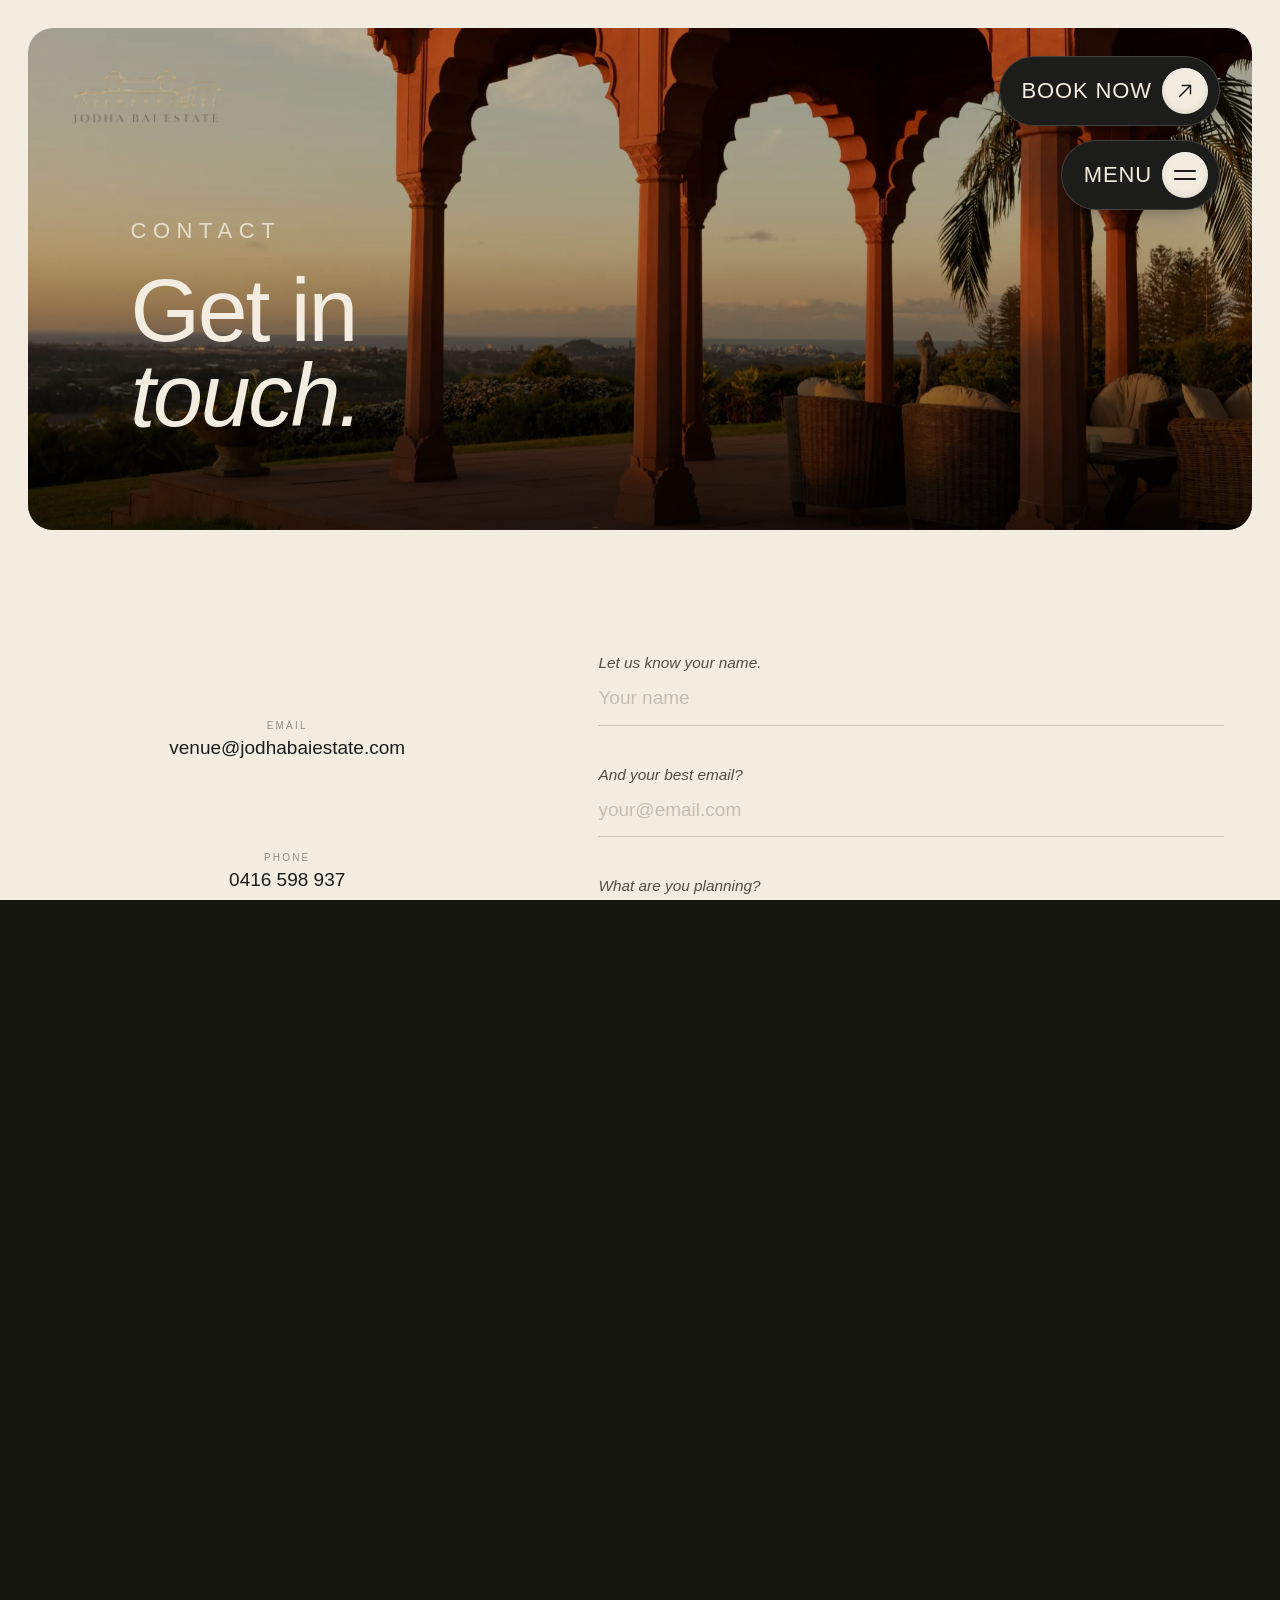
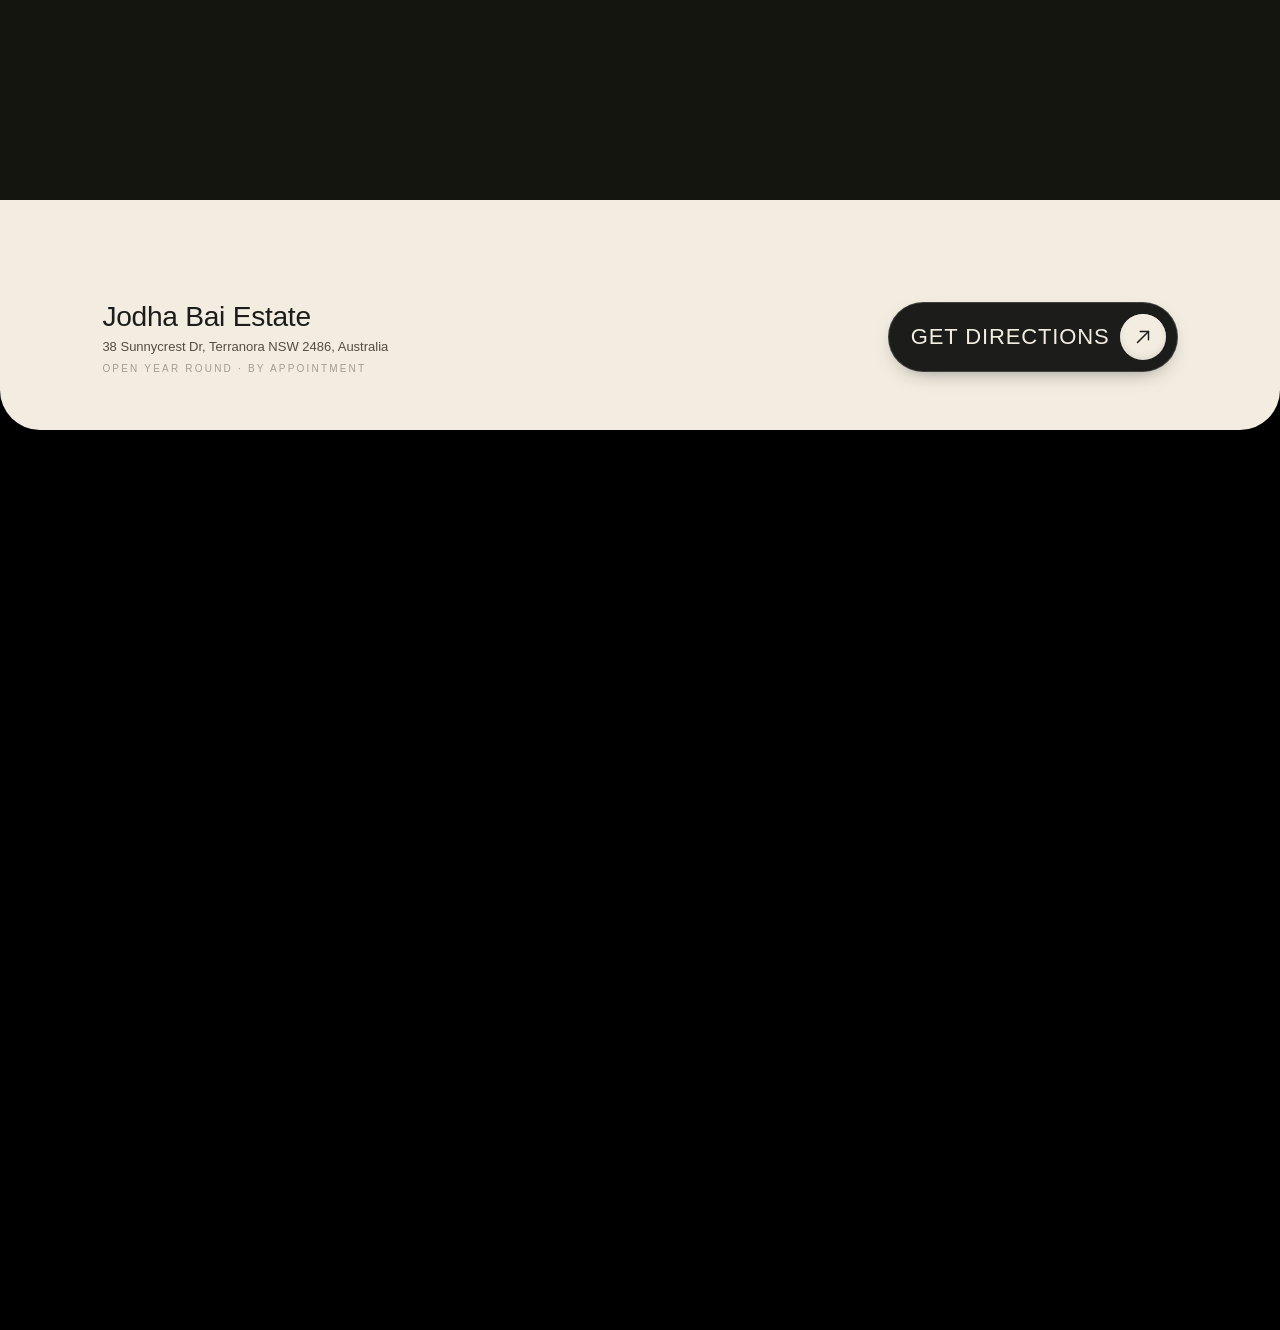
==== pages/contact/index.html @ 1d70d3f8 "Clean URLs: drop .html extension from every subpage Restructured each subpage into its own directory" ====
<!DOCTYPE html>
<html lang="en-AU">
<head>
  <meta charset="UTF-8" />
  <meta name="viewport" content="width=device-width, initial-scale=1.0" />
  <meta name="description" content="Enquire about photography, film and creative hire at Jodha Bai Estate, Terranora NSW: venue@jodhabaiestate.com." />
  <meta name="theme-color" content="#f3ede1" />
  <link rel="canonical" href="https://jodhabaiestate.com/pages/contact/" />
  <link rel="icon" type="image/svg+xml" href="../../favicon.svg" />
  <meta property="og:type" content="website" />
  <meta property="og:site_name" content="Jodha Bai Estate" />
  <meta property="og:title" content="Contact | Jodha Bai Estate, Terranora NSW" />
  <meta property="og:description" content="Enquire about photography, film and creative hire at Jodha Bai Estate, Terranora NSW: venue@jodhabaiestate.com." />
  <meta property="og:url" content="https://jodhabaiestate.com/pages/contact/" />
  <meta property="og:image" content="https://jodhabaiestate.com/images/mainresidence/veranda-archways-coastline.webp" />
  <meta property="og:locale" content="en_AU" />
  <meta property="og:image:alt" content="The veranda at Jodha Bai Estate at sunset, scalloped archways overlooking the coastline" />
  <meta name="twitter:card" content="summary_large_image" />
  <meta name="twitter:title" content="Contact | Jodha Bai Estate, Terranora NSW" />
  <meta name="twitter:description" content="Enquire about photography, film and creative hire at Jodha Bai Estate, Terranora NSW: venue@jodhabaiestate.com." />
  <meta name="twitter:image" content="https://jodhabaiestate.com/images/mainresidence/veranda-archways-coastline.webp" />
  <script type="application/ld+json">
  {
    "@context": "https://schema.org",
    "@type": "WebPage",
    "name": "Contact | Jodha Bai Estate, Terranora NSW",
    "description": "Enquire about photography, film and creative hire at Jodha Bai Estate, Terranora NSW: venue@jodhabaiestate.com.",
    "url": "https://jodhabaiestate.com/pages/contact/",
    "isPartOf": { "@type": "WebSite", "name": "Jodha Bai Estate", "url": "https://jodhabaiestate.com/" },
    "about": { "@id": "https://jodhabaiestate.com/#business" },
    "breadcrumb": {
      "@type": "BreadcrumbList",
      "itemListElement": [
        { "@type": "ListItem", "position": 1, "name": "Home", "item": "https://jodhabaiestate.com/" },
        { "@type": "ListItem", "position": 2, "name": "Contact", "item": "https://jodhabaiestate.com/pages/contact/" }
      ]
    }
  }
  </script>
  <title>Contact | Jodha Bai Estate, Terranora NSW</title>
  <link rel="stylesheet" href="../../includes/header.css" />
  <link rel="stylesheet" href="../../includes/base.css" />
  <link rel="stylesheet" href="../contact.css" />
  <link rel="stylesheet" href="../../includes/footer.css" />
</head>
<body>

  <!-- Persistent top-left home link -->
  <a href="/" class="cta site-brand" aria-label="Jodha Bai Estate home">
    <img src="../../images/brand/logo-full.webp" srcset="../../images/brand/logo-full-640w.webp 640w, ../../images/brand/logo-full-1000w.webp 1000w, ../../images/brand/logo-full.webp 1512w" sizes="(max-width: 720px) 60px, 160px" alt="Jodha Bai Estate" class="site-brand__logo" />
  </a>

  <!-- Fixed action buttons -->
  <div class="hero__actions">
    <a href="/pages/contact/" class="cta">
      <span class="cta__label">
        <span class="cta__text">Book now</span>
        <span class="cta__text" aria-hidden="true">Book now</span>
      </span>
      <span class="cta__icon cta__icon--arrow" aria-hidden="true">
        <svg viewBox="0 0 24 24" fill="none" stroke="currentColor" stroke-width="1.6" stroke-linecap="round" stroke-linejoin="round">
          <line x1="6" y1="18" x2="18" y2="6"/>
          <polyline points="9 6 18 6 18 15"/>
        </svg>
      </span>
    </a>
    <button type="button" class="cta menu-toggle" id="menuOpen" aria-controls="menuOverlay" aria-expanded="false">
      <span class="cta__label">
        <span class="cta__text">Menu</span>
        <span class="cta__text" aria-hidden="true">Menu</span>
      </span>
      <span class="cta__icon cta__icon--burger" aria-hidden="true">
        <span></span>
        <span></span>
      </span>
    </button>
  </div>

  <!-- Full-screen overlay menu -->
  <nav class="menu-overlay" id="menuOverlay" aria-hidden="true">
    <div class="menu-overlay__bar">
      <a href="/" class="brand brand--light">
        <img src="../../images/brand/logo-icon.webp" srcset="../../images/brand/logo-icon-240w.webp 240w, ../../images/brand/logo-icon-480w.webp 480w, ../../images/brand/logo-icon.webp 1424w" sizes="110px" alt="Jodha Bai Estate" class="brand__logo" />
      </a>
      <button type="button" class="btn btn-ghost btn-ghost--light menu-close" id="menuClose" aria-label="Close menu">
        <span class="dot dot--light"></span>
        <span>Close</span>
      </button>
    </div>
    <div class="menu-overlay__inner">
      <ol class="menu-list" role="list">
        <li><a href="/" class="menu-link"><span class="menu-num">01</span><span class="menu-text">Home</span></a></li>
        <li><a href="/pages/photography-film/" class="menu-link"><span class="menu-num">02</span><span class="menu-text">Photography, Film &amp; Creative Hire</span></a></li>
        <li><a href="/pages/photoshoots/" class="menu-link"><span class="menu-num">03</span><span class="menu-text">Photoshoots</span></a></li>
        <li><a href="/pages/ourlovestory/" class="menu-link"><span class="menu-num">04</span><span class="menu-text">Our Love Story</span></a></li>
        <li><a href="/pages/gallery/" class="menu-link"><span class="menu-num">05</span><span class="menu-text">Gallery</span></a></li>
        <li><a href="/pages/contact/" class="menu-link"><span class="menu-num">06</span><span class="menu-text">Contact</span></a></li>
      </ol>
      <div class="menu-foot">
        <div class="menu-foot__col">
          <span class="menu-foot__label">Find us</span>
          <p>Terranora, NSW, AU<br/>Open year round</p>
        </div>
        <div class="menu-foot__col">
          <span class="menu-foot__label">Follow</span>
          <p><a href="https://www.instagram.com/jodhabairetreat/?hl=en" target="_blank" rel="noopener noreferrer">Instagram</a><br/><a href="https://www.facebook.com/JodhaBaiRetreat/" target="_blank" rel="noopener noreferrer">Facebook</a></p>
        </div>
        <div class="menu-foot__col">
          <span class="menu-foot__label">Reach out</span>
          <p><a href="mailto:venue@jodhabaiestate.com">venue@jodhabaiestate.com</a><br/>0416 598 937</p>
        </div>
      </div>
    </div>
  </nav>

  <!-- Hero -->
  <section class="ct-hero">
    <div class="ct-hero__frame">
      <div class="ct-hero__visual">
        <img src="../../images/mainresidence/veranda-archways-coastline.webp" srcset="../../images/mainresidence/veranda-archways-coastline-640w.webp 640w, ../../images/mainresidence/veranda-archways-coastline-1200w.webp 1200w, ../../images/mainresidence/veranda-archways-coastline.webp 2000w" sizes="100vw" alt="" class="ct-hero__img" fetchpriority="high" decoding="async" />
        <div class="ct-hero__darken" aria-hidden="true"></div>
        <div class="ct-hero__overlay" aria-hidden="true"></div>
      </div>
      <div class="ct-hero__content">
        <span class="ct-hero__badge">Contact</span>
        <h1 class="ct-hero__title">Get in<br /><em>touch.</em></h1>
      </div>
    </div>
  </section>

  <!-- Details + form -->
  <section class="contact">
    <div class="contact__inner">

      <div class="contact__details" data-animate>
        <a href="mailto:venue@jodhabaiestate.com" class="contact__detail">
          <span class="contact__detail-label">Email</span>
          <span class="contact__detail-value">venue@jodhabaiestate.com</span>
        </a>
        <a href="tel:0416598937" class="contact__detail">
          <span class="contact__detail-label">Phone</span>
          <span class="contact__detail-value">0416 598 937</span>
        </a>
        <span class="contact__detail">
          <span class="contact__detail-label">Location</span>
          <span class="contact__detail-value">Terranora, NSW</span>
        </span>
        <div class="contact__detail contact__detail--social">
          <span class="contact__detail-label">Follow</span>
          <span class="contact__detail-value contact__social">
            <a href="https://www.instagram.com/jodhabairetreat/?hl=en" target="_blank" rel="noopener noreferrer">Instagram</a>
            <a href="https://www.facebook.com/JodhaBaiRetreat/" target="_blank" rel="noopener noreferrer">Facebook</a>
          </span>
        </div>
      </div>

      <form class="contact-form" id="contactForm" novalidate>

        <div class="cf-field" data-animate>
          <label for="cf-name">Let us know your name.</label>
          <input type="text" id="cf-name" name="name"
            placeholder="Your name"
            autocomplete="name" required maxlength="100" />
        </div>

        <div class="cf-field" data-animate>
          <label for="cf-email">And your best email?</label>
          <input type="email" id="cf-email" name="email"
            placeholder="your@email.com"
            autocomplete="email" required maxlength="200" />
        </div>

        <div class="cf-field cf-field--select" data-animate>
          <label>What are you planning?</label>
          <div class="cf-select" id="cfTopicSelect">
            <button type="button" class="cf-select__trigger"
                    aria-haspopup="listbox" aria-expanded="false"
                    aria-controls="cfTopicList">
              <span class="cf-select__val">Photography &amp; Film</span>
              <span class="cf-select__arrow" aria-hidden="true">
                <svg viewBox="0 0 24 24" fill="none" stroke="currentColor" stroke-width="1.6" stroke-linecap="round" stroke-linejoin="round">
                  <polyline points="6 9 12 15 18 9"/>
                </svg>
              </span>
            </button>
            <ul class="cf-select__list" id="cfTopicList" role="listbox" aria-hidden="true">
              <li class="cf-select__opt is-selected" role="option" data-value="photography" aria-selected="true">
                <span class="cf-select__num">01</span>
                <span class="cf-select__opt-text">Photography &amp; Film</span>
              </li>
              <li class="cf-select__opt" role="option" data-value="photoshoots" aria-selected="false">
                <span class="cf-select__num">02</span>
                <span class="cf-select__opt-text">Photoshoots &amp; Location Hire</span>
              </li>
              <li class="cf-select__opt" role="option" data-value="proposal" aria-selected="false">
                <span class="cf-select__num">03</span>
                <span class="cf-select__opt-text">Proposal Photography</span>
              </li>
              <li class="cf-select__opt" role="option" data-value="other" aria-selected="false">
                <span class="cf-select__num">04</span>
                <span class="cf-select__opt-text">Something else</span>
              </li>
            </ul>
            <!-- Hidden native select — carries the value for form submission -->
            <select name="topic" id="cf-topic" aria-hidden="true" tabindex="-1">
              <option value="photography" selected>Photography &amp; Film</option>
              <option value="photoshoots">Photoshoots &amp; Location Hire</option>
              <option value="proposal">Proposal Photography</option>
              <option value="other">Something else</option>
            </select>
          </div>
        </div>

        <div class="cf-field" data-animate>
          <label for="cf-message">We&rsquo;re all ears.</label>
          <textarea id="cf-message" name="message" rows="5"
            placeholder="Your message&hellip;"
            required maxlength="2000"></textarea>
        </div>

        <div class="cf-footer" data-animate>
          <button type="submit" class="cf-submit" id="cfSubmit">
            <span class="cf-submit__text">Send it.</span>
            <span class="cf-submit__arrow" aria-hidden="true">
              <svg viewBox="0 0 24 24" fill="none" stroke="currentColor" stroke-width="2" stroke-linecap="round" stroke-linejoin="round">
                <line x1="5" y1="12" x2="19" y2="12"/>
                <polyline points="12 5 19 12 12 19"/>
              </svg>
            </span>
          </button>
          <p class="cf-status" id="cfStatus" aria-live="polite"></p>
        </div>

      </form>
    </div>
  </section>

  <!-- Map — last cream section, border radius at bottom -->
  <section class="contact-map" data-footer-trigger>
    <div class="contact-map__embed">
      <iframe
        src="https://maps.google.com/maps?q=-28.2398,153.51447&z=16&output=embed"
        loading="lazy"
        referrerpolicy="no-referrer-when-downgrade"
        title="Jodha Bai Estate location"
        allowfullscreen>
      </iframe>
    </div>
    <div class="contact-map__bar">
      <div>
        <p class="contact-map__name">Jodha Bai Estate</p>
        <p class="contact-map__addr">38 Sunnycrest Dr, Terranora NSW 2486, Australia</p>
        <p class="contact-map__hrs">Open year round &middot; By appointment</p>
      </div>
      <a href="https://www.google.com/maps/dir/-28.1709174,153.5405829/Jodha+Bai+Retreat,+38+Sunnycrest+Dr,+Terranora+NSW+2486/@-28.205244,153.4893438,13z/data=!3m1!4b1!4m9!4m8!1m1!4e1!1m5!1m1!1s0x6b90fec1971d9f47:0x8af22a23da41363c!2m2!1d153.51447!2d-28.2398?entry=ttu&g_ep=EgoyMDI2MDQyOC4wIKXMDSoASAFQAw%3D%3D"
         target="_blank" rel="noopener noreferrer" class="cta">
        <span class="cta__label">
          <span class="cta__text">Get directions</span>
          <span class="cta__text" aria-hidden="true">Get directions</span>
        </span>
        <span class="cta__icon cta__icon--arrow" aria-hidden="true">
          <svg viewBox="0 0 24 24" fill="none" stroke="currentColor" stroke-width="1.6" stroke-linecap="round" stroke-linejoin="round">
            <line x1="6" y1="18" x2="18" y2="6"/>
            <polyline points="9 6 18 6 18 15"/>
          </svg>
        </span>
      </a>
    </div>
  </section>

  <!-- Thank you overlay -->
  <div class="ct-thanks" id="ctThanks" aria-hidden="true" role="dialog" aria-label="Message sent">
    <div class="ct-thanks__slide"></div>
    <div class="ct-thanks__body">
      <div class="ct-thanks__check" aria-hidden="true">
        <svg viewBox="0 0 24 24" fill="none" stroke="currentColor" stroke-width="1.5" stroke-linecap="round" stroke-linejoin="round">
          <polyline points="20 6 9 17 4 12"/>
        </svg>
      </div>
      <h2 class="ct-thanks__title">Thank <em>you.</em></h2>
      <p class="ct-thanks__msg">We&rsquo;ll be in touch shortly.</p>
      <p class="ct-thanks__countdown">Heading home in&nbsp;<span id="ctTimer">4</span></p>
      <a href="/" class="ct-thanks__home">
        <span>Return home</span>
        <svg viewBox="0 0 24 24" fill="none" stroke="currentColor" stroke-width="1.8" stroke-linecap="round" stroke-linejoin="round" width="13" height="13" aria-hidden="true">
          <line x1="5" y1="12" x2="19" y2="12"/>
          <polyline points="12 5 19 12 12 19"/>
        </svg>
      </a>
    </div>
  </div>

  <!-- Footer -->
  <div class="footer-runway" aria-hidden="true"></div>

  <footer class="site-footer" id="siteFooter">
    <div class="site-footer__inner">
      <div class="site-footer__top">
        <span class="site-footer__locale">Terranora, AU</span>
        <span class="site-footer__year">&copy; 2026</span>
      </div>
      <div class="site-footer__cols">
        <div class="footer-col footer-col--lede">
          <span class="footer-col__title">The Estate</span>
          <p class="footer-col__lede">An exclusive private estate in the Terranora highlands, available for photography, film and creative content production.</p>
        </div>
        <div class="footer-col">
          <span class="footer-col__title">Discover</span>
          <ul class="footer-col__list" role="list">
            <li><a href="/pages/photography-film/">Photography, Film &amp; Creative Hire</a></li>
            <li><a href="/pages/photoshoots/">Photoshoots</a></li>
            <li><a href="/pages/ourlovestory/">Our Love Story</a></li>
            <li><a href="/pages/gallery/">Gallery</a></li>
            <li><a href="/#about">About the Estate</a></li>
          </ul>
        </div>
        <div class="footer-col">
          <span class="footer-col__title">Reach out</span>
          <ul class="footer-col__list" role="list">
            <li><a href="mailto:venue@jodhabaiestate.com">venue@jodhabaiestate.com</a></li>
            <li><a href="tel:0416598937">0416 598 937</a></li>
            <li>Terranora, NSW, AU</li>
            <li><a href="/pages/contact/">Contact us</a></li>
          </ul>
          <ul class="footer-social" role="list" aria-label="Social media">
            <li>
              <a href="https://www.instagram.com/jodhabairetreat/?hl=en" target="_blank" rel="noopener noreferrer" aria-label="Instagram" class="footer-social__link">
                <svg viewBox="0 0 24 24" fill="none" stroke="currentColor" stroke-width="1.4" stroke-linecap="round" stroke-linejoin="round" aria-hidden="true">
                  <rect x="3" y="3" width="18" height="18" rx="5" ry="5"/>
                  <circle cx="12" cy="12" r="4"/>
                  <circle cx="17.4" cy="6.6" r="0.6" fill="currentColor"/>
                </svg>
              </a>
            </li>
            <li>
              <a href="https://www.facebook.com/JodhaBaiRetreat/" target="_blank" rel="noopener noreferrer" aria-label="Facebook" class="footer-social__link">
                <svg viewBox="0 0 24 24" fill="none" stroke="currentColor" stroke-width="1.4" stroke-linecap="round" stroke-linejoin="round" aria-hidden="true">
                  <path d="M14 4h-2.5A3.5 3.5 0 0 0 8 7.5V11H5.5v3H8v7h3v-7h2.5l.5-3H11V8a1 1 0 0 1 1-1h2V4z"/>
                </svg>
              </a>
            </li>
          </ul>
        </div>

        <div class="footer-col footer-col--accreditation">
          <div class="site-footer__accreditation">
            <img src="../../images/brand/atic-accredited.png" srcset="../../images/brand/atic-accredited.png 1x, ../../images/brand/atic-accredited@2x.png 2x" alt="Quality Tourism Accredited Business" loading="lazy" decoding="async" />
            <img src="../../images/brand/atic-5star.png" srcset="../../images/brand/atic-5star.png 1x, ../../images/brand/atic-5star@2x.png 2x" alt="Quality Tourism 5-Star Accredited Accommodation" loading="lazy" decoding="async" />
          </div>
        </div>
      </div>

      <div class="site-footer__legal">
        <button type="button" class="legal-trigger" data-legal="privacy">Privacy</button>
        <span aria-hidden="true">&middot;</span>
        <button type="button" class="legal-trigger" data-legal="terms">Terms</button>
        <span aria-hidden="true">&middot;</span>
        <button type="button" class="legal-trigger" data-legal="house-rules">Estate Rules</button>
      </div>
      <img src="../../images/brand/logo-full.webp" srcset="../../images/brand/logo-full-640w.webp 640w, ../../images/brand/logo-full-1000w.webp 1000w, ../../images/brand/logo-full.webp 1512w" sizes="(max-width: 720px) 84vw, 46vw" alt="Jodha Bai Estate" class="site-footer__brand" loading="lazy" decoding="async" />
    </div>

  <div class="legal-modal" id="legalModal" aria-hidden="true" role="dialog"
       aria-modal="true" aria-labelledby="legalModalHeading">
    <div class="legal-modal__backdrop" id="legalBackdrop"></div>
    <div class="legal-modal__panel">
      <div class="legal-modal__tabs" role="tablist" aria-label="Legal documents">
        <button class="legal-modal__tab" role="tab" aria-selected="true"
                data-tab="privacy" aria-controls="lp-privacy" id="lt-privacy">Privacy</button>
        <button class="legal-modal__tab" role="tab" aria-selected="false"
                data-tab="terms" aria-controls="lp-terms" id="lt-terms">Terms</button>
        <button class="legal-modal__tab" role="tab" aria-selected="false"
                data-tab="house-rules" aria-controls="lp-house-rules" id="lt-house-rules">Estate Rules</button>
        <span class="legal-modal__tab-ink" aria-hidden="true"></span>
      </div>
      <button class="legal-modal__close" id="legalModalClose" aria-label="Close">
        <svg viewBox="0 0 24 24" fill="none" stroke="currentColor" stroke-width="1.6"
             stroke-linecap="round" aria-hidden="true" width="20" height="20">
          <line x1="5" y1="5" x2="19" y2="19"/>
          <line x1="19" y1="5" x2="5" y2="19"/>
        </svg>
      </button>
      <div class="legal-modal__body">
        <div class="legal-modal__pane is-active" id="lp-privacy" role="tabpanel"
             aria-labelledby="lt-privacy">
          <h2 class="legal-modal__heading" id="legalModalHeading">Privacy Policy</h2>
          <p class="legal-modal__text">Jodha Bai Estate collects personal information, including your name and email address, only when you voluntarily submit an enquiry through our website. We do not sell, trade or otherwise transfer your personal information to outside parties.</p>
          <p class="legal-modal__text">Information you provide is used solely to respond to your enquiry and arrange your photography, film or creative session. We may retain correspondence for up to 24 months to assist with future enquiries. All data is stored securely and access is restricted to estate management only.</p>
          <p class="legal-modal__text">You have the right to request access to, correction of, or deletion of any personal information we hold about you. To exercise this right, please contact us at <a href="mailto:venue@jodhabaiestate.com">venue@jodhabaiestate.com</a>. This policy is governed by the Privacy Act 1988 (Cth) and the Australian Privacy Principles.</p>
        </div>
        <div class="legal-modal__pane" id="lp-terms" role="tabpanel"
             aria-labelledby="lt-terms" aria-hidden="true">
          <h2 class="legal-modal__heading">Terms &amp; Conditions</h2>
          <p class="legal-modal__text">All photography, film and creative session hire at Jodha Bai Estate is subject to availability and confirmed only upon receipt of full payment or deposit as specified at the time of enquiry. Rates are quoted in Australian dollars and include GST where applicable.</p>
          <p class="legal-modal__text"><strong>Cancellations</strong> made more than 30 days before the session date will receive a full refund less any third party booking fees. Cancellations within 30 days of the session date are non refundable. We strongly recommend appropriate insurance for your production. In the event Jodha Bai Estate is unable to honour a confirmed session due to circumstances beyond our control, you will receive a full refund or the option to reschedule.</p>
          <p class="legal-modal__text">Jodha Bai Estate accepts no liability for loss, injury or damage to persons or property during your session, except where required by law. These terms are governed by the laws of New South Wales, Australia. Any disputes shall be subject to the exclusive jurisdiction of the courts of NSW.</p>
        </div>
        <div class="legal-modal__pane" id="lp-house-rules" role="tabpanel"
             aria-labelledby="lt-house-rules" aria-hidden="true">
          <h2 class="legal-modal__heading">Jodha Bai Estate Rules</h2>
          <p class="legal-modal__text">To ensure every photography, film and creative session runs smoothly, please observe the following.</p>
          <ul class="legal-modal__list">
            <li>No smoking inside any building on the property. Designated outdoor areas are provided.</li>
            <li>If your shoes are soiled, please remove them before entering the residence interiors.</li>
            <li>A noise curfew applies after <strong>10 pm</strong> for outdoor music and amplified sound, out of respect for neighbouring properties.</li>
            <li>Vendors, crew and production teams must confirm bump in and bump out times, and the number of cast and crew, in advance with management.</li>
            <li>Please treat the property, furnishings and grounds with care. Cast, Crew and your organisation are responsible for any damage caused during their session.</li>
            <li>Styled areas, props and furnishings must not be moved between rooms without prior approval. We have no objection to furniture being moved, however please seek prior approval before moving any furnishings.</li>
            <li>Parking is available on-site for up to a maximum of 10 vehicles, all non-essential vehicles should park on the street.</li>
            <li>Drone use and commercial filming require prior written approval from management.</li>
            <li>Pets are welcome by prior arrangement only.</li>
          </ul>
          <p class="legal-modal__text">It is our wish and desire that your photoshoot or film session is hassle free, unhurried and entirely your own. Most importantly, your shoot should be a great success. Thank you, and welcome to our loving home.</p>
        </div>
      </div>
    </div>
  </div>

  </footer>

  <script src="../../includes/header.js"></script>
  <script src="../contact.js"></script>
  <script src="../../includes/footer.js"></script>
</body>
</html>
---- includes/header.css ----
/* =========================================================
   HEADER — fixed CTAs + full-screen menu overlay.
   Loaded on every page via <link rel="stylesheet"
   href="includes/header.css">.
   ========================================================= */

/* ---- Fixed action buttons (Book now + Menu) ---- */
.hero__actions {
  /* Fixed at the same visual spot the buttons originally sat in
     (hero padding 28 + bar padding 28/32). Sits above all sections
     so it stays visible across the page. */
  position: fixed;
  top: 56px;
  right: 60px;
  z-index: 90;
  display: flex;
  flex-direction: column;
  align-items: flex-end; /* sized to content — Book now is naturally wider */
  gap: 14px;
}

/* ---- Persistent top-left home link ----
   Mirrors .hero__actions' fixed positioning on the opposite corner.
   Just the logo mark, no pill background, so it needs to read
   clearly on its own over both photo heroes and cream sections. */
.cta.site-brand {
  /* Compound selector so this beats .cta's own `position: relative`
     regardless of source order (.cta is defined later in this file
     with equal specificity, which was otherwise winning and leaving
     this element in normal flow instead of fixed). */
  position: fixed;
  top: 56px;
  left: 60px;
  z-index: 90;
  padding: 8px;
  /* Just the logo mark now — no pill fill/border/shadow behind it. */
  background: transparent;
  border: none;
  box-shadow: none;
}

.cta.site-brand:hover {
  background: transparent;
  border-color: transparent;
  box-shadow: none;
}

.site-brand-h1 {
  margin: 0;
}

@media (max-width: 720px) {
  .cta.site-brand {
    /* Same compound-selector fix as the base rule — .cta's own mobile
       override (later in this file) would otherwise win on the
       shared padding properties. */
    top: 14px;
    left: 14px;
    padding: 6px;
  }
  .site-brand__logo {
    height: 24px;
  }
}

/* ---- Logo mark — full lockup (palace icon + JODHA BAI ESTATE
   wordmark), matching the footer's brand mark. Desktop size only
   here; mobile override above keeps its own smaller size. Height is
   scaled up from the old icon-only crop so the icon itself keeps the
   same rendered size, with the wordmark now revealed beneath it. ---- */
.site-brand__logo {
  display: block;
  height: 64px;
  width: auto;
}

/* ---- Brand mark used inside the menu overlay top bar ---- */
.brand {
  display: inline-flex;
  align-items: center;
  gap: 10px;
  font-family: var(--serif);
  font-style: italic;
  font-weight: 400;
  font-size: 22px;
  letter-spacing: 0.01em;
  color: var(--cream);
}

.brand--light {
  color: var(--cream);
}

.brand__logo {
  display: block;
  height: 24px;
  width: auto;
  /* The icon is drawn in a warm gold, filter to pure white so it
     reads clearly against the dark menu overlay background. */
  filter: brightness(0) invert(1);
}

/* ---- Pill buttons used inside the menu overlay ---- */
.btn {
  display: inline-flex;
  align-items: center;
  gap: 10px;
  padding: 12px 20px;
  border-radius: 999px;
  font-family: var(--sans);
  font-size: 13px;
  font-weight: 500;
  letter-spacing: 0.06em;
  text-transform: uppercase;
  cursor: pointer;
  border: 1px solid transparent;
  transition: background 0.4s var(--ease), color 0.4s var(--ease),
    border-color 0.4s var(--ease), transform 0.4s var(--ease);
  white-space: nowrap;
}

.btn-ghost {
  background: rgba(255, 255, 255, 0.1);
  color: #fff;
  border-color: rgba(255, 255, 255, 0.4);
  backdrop-filter: blur(8px);
  -webkit-backdrop-filter: blur(8px);
}

.btn-ghost:hover {
  background: rgba(255, 255, 255, 0.2);
  border-color: rgba(255, 255, 255, 0.65);
}

.btn-ghost--light {
  /* Flat black, matching .cta, so every button on the site shares
     the same family — border/shadow carry the definition against
     the menu overlay's near-black backdrop. */
  background: var(--ink);
  border-color: rgba(255, 255, 255, 0.16);
  color: var(--cream);
  box-shadow: 0 6px 16px -10px rgba(0, 0, 0, 0.5);
}

.btn-ghost--light:hover {
  background: #000;
  border-color: rgba(255, 255, 255, 0.3);
}

.dot {
  width: 6px;
  height: 6px;
  border-radius: 50%;
  background: #fff;
  display: inline-block;
  animation: pulse 2.4s ease-in-out infinite;
}

.dot--light {
  background: var(--cream);
}

@keyframes pulse {
  0%, 100% { opacity: 0.5; transform: scale(0.85); }
  50%       { opacity: 1;   transform: scale(1.1); }
}

/* ---------------------------------------------------------
   CTA — flat black pills (the fixed Book now / Menu and
   every Enquire button). Solid ink fill, no gradient or
   glass/shine effect.
   --------------------------------------------------------- */
.cta {
  position: relative;
  display: inline-flex;
  align-items: center;
  justify-content: space-between;
  gap: 10px;
  padding: 11px 11px 11px 22px;
  background: var(--ink);
  color: var(--cream);
  border: 1px solid rgba(255, 255, 255, 0.16);
  border-radius: 999px;
  font-family: var(--sans);
  font-size: 22px;
  font-weight: 500;
  letter-spacing: 0.04em;
  text-transform: uppercase;
  cursor: pointer;
  white-space: nowrap;
  text-decoration: none;
  box-shadow: 0 8px 22px -12px rgba(0, 0, 0, 0.55);
  transition: background 0.3s var(--ease), border-color 0.3s var(--ease),
    transform 0.3s var(--ease), box-shadow 0.3s var(--ease);
}

.cta__label,
.cta__icon {
  position: relative;
  z-index: 1;
}

.cta:hover {
  background: #000;
  border-color: rgba(255, 255, 255, 0.32);
  transform: translateY(-1px);
  box-shadow: 0 14px 30px -14px rgba(0, 0, 0, 0.6);
}

@media (prefers-reduced-motion: reduce) {
  .cta {
    transition: none;
  }
}

/* Slide-up text reveal on hover */
.cta__label {
  position: relative;
  display: inline-block;
  height: 1em;
  line-height: 1;
  overflow: hidden;
}

.cta__text {
  display: block;
  height: 1em;
  line-height: 1;
  transition: transform 0.5s var(--ease);
}

.cta:hover .cta__text {
  transform: translateY(-100%);
}

/* Icon — cream circle holding a dark glyph, so it reads as a
   distinct chip against the now-black CTA pill */
.cta__icon {
  display: inline-flex;
  align-items: center;
  justify-content: center;
  width: 46px;
  height: 46px;
  border-radius: 50%;
  background: var(--cream);
  color: var(--ink);
  flex-shrink: 0;
  box-shadow:
    inset 0 1px 0 rgba(255, 255, 255, 0.6),
    inset 0 -3px 6px rgba(0, 0, 0, 0.08);
  transition: background 0.4s var(--ease);
}

.cta:hover .cta__icon {
  background: #fff;
}

/* Arrow — dark ink, rotates 45° on hover */
.cta__icon--arrow svg {
  width: 22px;
  height: 22px;
  transition: transform 0.5s var(--ease);
}

.cta:hover .cta__icon--arrow svg {
  transform: rotate(45deg);
}

/* Hamburger — two short dark ink lines */
.cta__icon--burger {
  flex-direction: column;
  gap: 6px;
}

.cta__icon--burger span {
  display: block;
  width: 22px;
  height: 2px;
  background: var(--ink);
  border-radius: 2px;
  transition: width 0.4s var(--ease), transform 0.4s var(--ease);
}

.cta:hover .cta__icon--burger span:first-child {
  width: 14px;
  transform: translateX(8px);
}

/* =========================================================
   MENU OVERLAY
   ========================================================= */
.menu-overlay {
  position: fixed;
  inset: 0;
  z-index: 100;
  background: var(--overlay);
  color: var(--cream);
  pointer-events: none;
  opacity: 0;
  transform: translateY(-2%);
  transition: opacity 0.55s var(--ease), transform 0.7s var(--ease);
  display: flex;
  flex-direction: column;
  overflow: hidden;
}

.menu-overlay.is-open {
  pointer-events: auto;
  opacity: 1;
  transform: translateY(0);
}

.menu-overlay__bar {
  padding: 28px 40px;
  display: flex;
  align-items: center;
  justify-content: space-between;
  border-bottom: 1px solid rgba(243, 237, 225, 0.1);
}

.menu-overlay__inner {
  flex: 1;
  min-height: 0;
  display: flex;
  flex-direction: column;
  padding: 28px 40px 24px;
  max-width: 1280px;
  margin: 0 auto;
  width: 100%;
}

.menu-list {
  list-style: none;
  margin: 0;
  padding: 0;
  display: flex;
  flex-direction: column;
  flex: 1;
  min-height: 0;
}

.menu-list li {
  flex: 1;
  display: flex;
  align-items: center;
  /* Right-align at the li level too so the link (and its inner spans)
     is pushed all the way to the right edge — belt-and-braces with
     the .menu-link's own justify-content: flex-end. */
  justify-content: flex-end;
  border-bottom: 1px solid rgba(243, 237, 225, 0.1);
}

.menu-link {
  display: flex;
  align-items: center;
  /* Push the row contents (number + label) all the way to the right
     side of the menu instead of sitting on the left. */
  justify-content: flex-end;
  gap: 24px;
  width: 100%;
  font-family: var(--serif);
  font-weight: 300;
  font-size: clamp(24px, 4.4vw, 68px);
  line-height: 1;
  color: var(--cream);
  text-align: right;
  transition: color 0.35s var(--ease), padding-right 0.5s var(--ease);
}

.menu-link:hover {
  color: #fff;
  /* Right-aligned items now drift LEFT on hover — same "pull toward
     the cursor" feel, mirrored for the new layout. */
  padding-right: 18px;
  font-style: italic;
}

.menu-num {
  font-family: var(--sans);
  font-size: 12px;
  letter-spacing: 0.18em;
  font-weight: 400;
  opacity: 0.55;
  text-transform: uppercase;
  flex-shrink: 0;
}

.menu-foot {
  font-weight: 400;
  display: grid;
  grid-template-columns: repeat(3, 1fr);
  gap: 32px;
  padding-top: 20px;
  border-top: 1px solid rgba(243, 237, 225, 0.1);
  font-size: 32px;
  line-height: 1.6;
  color: rgba(243, 237, 225, 0.75);
}

.menu-foot a:hover { color: var(--cream); }

.menu-foot__label {
  display: block;
  font-size: 22px;
  text-transform: uppercase;
  letter-spacing: 0.22em;
  color: rgba(243, 237, 225, 0.75);
  margin-bottom: 10px;
}

/* Stagger fade-in of menu links when overlay opens */
.menu-overlay .menu-list li {
  opacity: 0;
  transform: translateY(24px);
  transition: opacity 0.6s var(--ease), transform 0.6s var(--ease);
}
.menu-overlay.is-open .menu-list li {
  opacity: 1;
  transform: translateY(0);
}
.menu-overlay.is-open .menu-list li:nth-child(1) { transition-delay: 0.18s; }
.menu-overlay.is-open .menu-list li:nth-child(2) { transition-delay: 0.26s; }
.menu-overlay.is-open .menu-list li:nth-child(3) { transition-delay: 0.34s; }
.menu-overlay.is-open .menu-list li:nth-child(4) { transition-delay: 0.42s; }
.menu-overlay.is-open .menu-list li:nth-child(5) { transition-delay: 0.50s; }
.menu-overlay.is-open .menu-list li:nth-child(6) { transition-delay: 0.58s; }

.menu-overlay .menu-foot {
  opacity: 0;
  transform: translateY(20px);
  transition: opacity 0.6s var(--ease) 0.55s, transform 0.6s var(--ease) 0.55s;
}
.menu-overlay.is-open .menu-foot {
  opacity: 1;
  transform: translateY(0);
}

body.menu-open {
  overflow: hidden;
}

/* =========================================================
   RESPONSIVE — header at mobile widths
   ========================================================= */
@media (max-width: 720px) {
  .menu-overlay__bar {
    padding: 14px 18px;
  }
  .menu-overlay__inner {
    padding: 14px 22px 16px;
    /* Safety net: if a very short/landscape viewport can't fit the full
       nav list + footer block, scroll internally rather than clipping
       or hiding content — everything the desktop menu shows must stay
       reachable on mobile too. */
    overflow-y: auto;
  }
  /* On mobile the list hugs its own content instead of stretching to
     fill all remaining height, and centres in whatever vertical space
     is left below the bar (.menu-foot is hidden on mobile — see
     below — so the six links no longer have to share the screen with
     it and risk needing a scroll to reach the last one). */
  .menu-list {
    flex: 0 0 auto;
    gap: 0;
    margin: auto 0;
  }
  .menu-list li {
    flex: 0 0 auto;
    border-bottom: 0;
  }
  /* A hairline strictly between rows — none above the first or below
     the last — plus extra padding so the border reads as breathing
     room, not a line crammed against the text either side of it. */
  .menu-list li + li {
    border-top: 1px solid rgba(243, 237, 225, 0.14);
  }
  .menu-link {
    font-size: clamp(26px, 9vw, 54px);
    padding: 16px 0;
  }
  .hero__actions {
    /* On mobile the CTAs sit side by side, centred along the bottom
       edge — easy to spot and thumb-reachable, rather than tucked
       into a corner. */
    top: auto;
    bottom: 16px;
    left: 50%;
    right: auto;
    transform: translateX(-50%);
    flex-direction: row;
    align-items: center;
    gap: 10px;
  }
  /* Compact pill — noticeably smaller across the board on mobile. */
  .cta {
    padding: 6px 6px 6px 14px;
    font-size: 13px;
    gap: 8px;
    letter-spacing: 0.05em;
  }
  .cta__icon {
    width: 28px;
    height: 28px;
  }
  .cta__icon--arrow svg {
    width: 14px;
    height: 14px;
  }
  .cta__icon--burger span {
    width: 12px;
    height: 1.5px;
    gap: 4px;
  }
  .cta__icon--burger {
    gap: 4px;
  }
  /* Find us / Follow / Reach out is dropped from the mobile menu
     entirely — it's the single biggest block of vertical space here,
     it's already duplicated in the site footer on every page, and
     removing it is what lets all six nav links fit on screen without
     scrolling or shrinking their type. */
  .menu-foot {
    display: none;
  }
  .btn {
    padding: 10px 14px;
    font-size: 12px;
  }
  .menu-num {
    font-size: 10px;
  }
}

/* =========================================================
   BACK TO TOP BUTTON
   ========================================================= */
.back-to-top {
  position: fixed;
  bottom: 32px;
  right: 32px;
  z-index: 80;
  width: 48px;
  height: 48px;
  border-radius: 50%;
  background: var(--ink);
  color: var(--cream);
  border: 1px solid rgba(255, 255, 255, 0.2);
  cursor: pointer;
  display: flex;
  align-items: center;
  justify-content: center;
  opacity: 0;
  transform: translateY(10px);
  transition: opacity 0.45s ease, transform 0.45s ease, background 0.3s ease;
  pointer-events: none;
  box-shadow: 0 4px 20px rgba(0, 0, 0, 0.28);
}

.back-to-top.is-visible {
  opacity: 1;
  transform: translateY(0);
  pointer-events: auto;
}

.back-to-top:hover {
  background: #000;
  transform: translateY(-3px);
  box-shadow: 0 8px 28px rgba(0, 0, 0, 0.32);
}

.back-to-top svg {
  width: 20px;
  height: 20px;
}

@media (max-width: 720px) {
  .back-to-top {
    display: none;
  }
}
---- includes/base.css ----
/* =========================================================
   base.css — shared foundation for every page: design tokens,
   resets, and the corner-mark brackets used site-wide.
   Load this FIRST on all pages. Homepage-only styles stay in
   index.css; sub-pages no longer load index.css at all.
   ========================================================= */

:root {
  --cream: #f3ede1;
  --cream-2: #ebe3d3;
  --ink: #1c1d1a;
  --ink-soft: #2a2a26;
  --muted: #524d42;
  --line: rgba(28, 29, 26, 0.18);
  --line-soft: rgba(28, 29, 26, 0.1);
  --accent: #8a6f4f;
  --overlay: #14150f;

  --serif: Arial, Helvetica, system-ui, sans-serif;
  --sans: Arial, Helvetica, system-ui, sans-serif;

  --ease: cubic-bezier(0.65, 0.05, 0.35, 1);
}

* {
  box-sizing: border-box;
}

html,
body {
  margin: 0;
  padding: 0;
  /* Page bg is black so the fixed footer (also black) blends seamlessly
     with the body backdrop while cream sections sit on top via z-index. */
  background: #000;
  color: var(--ink);
  font-family: var(--sans);
  -webkit-font-smoothing: antialiased;
  -moz-osx-font-smoothing: grayscale;
}

body {
  overflow-x: hidden;
}

a {
  color: inherit;
  text-decoration: none;
}
---- pages/contact.css ----
/* =========================================================
   contact.css — photo hero + single-column details/form, map
   ========================================================= */

/* =========================================================
   HERO — inset image frame, mirrors the site's other page
   heroes (events/photoshoots/our love story) but shorter,
   no scroll-compress since this page doesn't need the drama.
   ========================================================= */
.ct-hero {
  position: relative;
  z-index: 2;
  /* min-height, not height: a fixed height + overflow:hidden silently
     clips the badge/title/lede whenever their combined content is
     taller than the viewport (long lede copy, narrow/short screens).
     min-height keeps the full-bleed look for normal content while
     letting the section grow instead of clipping when it doesn't fit. */
  min-height: max(460px, 62vh);
  background: var(--cream);
  padding: 28px;
}

.ct-hero__frame {
  position: relative;
  width: 100%;
  min-height: calc(max(460px, 62vh) - 56px);
  border-radius: 25px;
  isolation: isolate;
  /* Grid, not flex: stacks __visual and __content in the same cell so
     the frame's height is driven by whichever is taller (usually
     __visual's min-height floor, but __content wins and grows the
     frame if its text ever needs more room). Nothing here clips. */
  display: grid;
}

/* Image/darken/overlay layer — this is the ONLY part that clips to
   the rounded corners. Kept separate from __content so long text can
   never be hidden by the image frame's own overflow:hidden. */
.ct-hero__visual {
  grid-row: 1;
  grid-column: 1;
  position: relative;
  overflow: hidden;
  border-radius: inherit;
  isolation: isolate;
}

.ct-hero__img {
  position: absolute;
  inset: 0;
  width: 100%;
  height: 100%;
  object-fit: cover;
  object-position: center;
  z-index: 0;
  transform: scale(1.04);
  animation: ctHeroZoom 14s var(--ease) forwards;
}

@keyframes ctHeroZoom {
  to { transform: scale(1); }
}

.ct-hero__darken {
  position: absolute;
  inset: 0;
  z-index: 1;
  background: #000;
  opacity: 0.1;
  pointer-events: none;
}

.ct-hero__overlay {
  position: absolute;
  inset: 0;
  z-index: 1;
  background: linear-gradient(
    to bottom,
    rgba(0, 0, 0, 0.05) 0%,
    rgba(0, 0, 0, 0.15) 45%,
    rgba(0, 0, 0, 0.65) 100%
  );
}

.ct-hero__content {
  grid-row: 1;
  grid-column: 1;
  align-self: end;
  position: relative;
  z-index: 2;
  padding: 0 8vw 8vh;
  max-width: 900px;
}

.ct-hero__badge {
  display: block;
  font-family: var(--sans);
  font-size: 22px;
  font-weight: 500;
  letter-spacing: 0.3em;
  text-transform: uppercase;
  color: rgba(243, 237, 225, 0.8);
  margin-bottom: 24px;
}

.ct-hero__title {
  font-family: var(--serif);
  font-weight: 300;
  font-size: clamp(48px, 7vw, 96px);
  line-height: 0.95;
  letter-spacing: -0.025em;
  color: var(--cream);
  margin: 0 0 20px;
}

.ct-hero__title em {
  font-style: italic;
}

.ct-hero__lede {
  display: inline-block;
  font-family: var(--serif);
  font-weight: 400;
  font-size: clamp(34px, 3vw, 42px);
  line-height: 1.6;
  color: rgba(243, 237, 225, 0.95);
  max-width: 46ch;
  margin: 0;
  background: rgba(20, 21, 15, 0.72);
  padding: 14px 20px;
  border-radius: 14px;
}

/* =========================================================
   DETAILS + FORM — single centred column
   ========================================================= */
.contact {
  position: relative;
  z-index: 2;
  background: var(--cream);
  padding: 96px 56px 100px;
}

.contact__inner {
  max-width: 1200px;
  margin: 0 auto;
  display: grid;
  grid-template-columns: 0.85fr 1.15fr;
  gap: 80px;
  align-items: stretch;
}

.contact__details {
  display: flex;
  flex-direction: column;
  justify-content: space-evenly;
  align-items: center;
  text-align: center;
  gap: 28px;
  padding: 0 0 48px;
  border-bottom: 1px solid var(--line);
}

.contact__detail {
  display: flex;
  flex-direction: column;
  align-items: center;
  text-align: center;
  gap: 6px;
  text-decoration: none;
}

.contact__detail--social .contact__social {
  justify-content: center;
}

.contact__detail-label {
  font-family: var(--sans);
  font-size: 10px;
  font-weight: 500;
  letter-spacing: 0.22em;
  text-transform: uppercase;
  color: var(--muted);
  opacity: 0.6;
}

.contact__detail-value {
  font-family: var(--serif);
  font-weight: 300;
  font-size: 19px;
  color: var(--ink);
  transition: color 0.25s ease;
}

a.contact__detail:hover .contact__detail-value {
  color: var(--accent);
}

.contact__social {
  display: flex;
  gap: 16px;
}

.contact__social a {
  font-family: var(--serif);
  font-weight: 300;
  font-size: 19px;
  color: var(--ink);
  text-decoration: none;
  transition: color 0.25s ease;
}

.contact__social a:hover {
  color: var(--accent);
}

/* =========================================================
   FORM
   ========================================================= */
.contact-form {
  display: flex;
  flex-direction: column;
}

.cf-field {
  position: relative;
  display: flex;
  flex-direction: column;
  gap: 6px;
  margin-bottom: 40px;
}

.cf-field label {
  font-family: var(--serif);
  font-style: italic;
  font-weight: 400;
  font-size: clamp(14px, 1.2vw, 16px);
  color: var(--muted);
  transition: color 0.3s ease;
  pointer-events: none;
}

.cf-field:focus-within label {
  color: var(--ink);
}

.cf-field input,
.cf-field select,
.cf-field textarea {
  width: 100%;
  font-family: var(--serif);
  font-weight: 400;
  font-size: clamp(17px, 1.5vw, 19px);
  line-height: 1.3;
  color: var(--ink);
  background: transparent;
  border: none;
  border-bottom: 1px solid var(--line);
  padding: 8px 0 14px;
  outline: none;
  -webkit-appearance: none;
  appearance: none;
  transition: border-color 0.3s ease;
}

.cf-field input::placeholder,
.cf-field textarea::placeholder {
  color: rgba(28, 29, 26, 0.22);
}

.cf-field input:focus,
.cf-field select:focus,
.cf-field textarea:focus {
  border-bottom-color: var(--ink);
}

/* Sweep underline on focus */
.cf-field::after {
  content: '';
  position: absolute;
  bottom: 0;
  left: 0;
  width: 0;
  height: 1px;
  background: var(--ink);
  transition: width 0.5s var(--ease);
  pointer-events: none;
}

.cf-field:focus-within::after { width: 100%; }

/* The hidden native select inside .cf-select is kept only for form
   submission — suppress all visual styles inherited from .cf-field */
.cf-select select {
  position: absolute;
  width: 1px;
  height: 1px;
  opacity: 0;
  pointer-events: none;
  overflow: hidden;
}

/* =========================================================
   CUSTOM SELECT — numbered editorial dropdown
   ========================================================= */
/* Elevate this field's stacking context above later [data-animate] siblings
   so the absolutely-positioned dropdown panel isn't painted over by them. */
.cf-field--select {
  z-index: 2;
}

.cf-select {
  position: relative;
}

.cf-select__trigger {
  width: 100%;
  display: flex;
  align-items: center;
  justify-content: space-between;
  gap: 12px;
  background: transparent;
  border: none;
  border-bottom: 1px solid var(--line);
  padding: 8px 0 14px;
  cursor: pointer;
  text-align: left;
  outline: none;
  transition: border-color 0.3s ease;
}

.cf-select__trigger:focus,
.cf-select.is-open .cf-select__trigger {
  border-bottom-color: var(--ink);
}

.cf-select__val {
  font-family: var(--serif);
  font-weight: 400;
  font-size: clamp(17px, 1.5vw, 19px);
  line-height: 1.3;
  color: var(--ink);
}

.cf-select__arrow {
  flex-shrink: 0;
  color: var(--muted);
  display: flex;
  align-items: center;
  transition: transform 0.4s var(--ease);
}

.cf-select__arrow svg {
  width: 16px;
  height: 16px;
  display: block;
}

.cf-select.is-open .cf-select__arrow {
  transform: rotate(180deg);
}

.cf-select__list {
  position: absolute;
  top: calc(100% + 6px);
  left: 0;
  right: 0;
  z-index: 50;
  list-style: none;
  margin: 0;
  padding: 0;
  background: #f3ede1;
  border: 1px solid var(--line);
  border-radius: 20px;
  overflow: hidden;
  box-shadow: 0 28px 60px -20px rgba(0, 0, 0, 0.2),
              0 4px 16px -4px rgba(0, 0, 0, 0.08);
  opacity: 0;
  transform: translateY(-6px) scale(0.98);
  pointer-events: none;
  transform-origin: top center;
  transition: opacity 0.28s var(--ease), transform 0.32s var(--ease);
}

.cf-select.is-open .cf-select__list {
  opacity: 1;
  transform: translateY(0) scale(1);
  pointer-events: auto;
}

.cf-select__opt {
  display: flex;
  align-items: center;
  gap: 18px;
  padding: 16px 24px;
  cursor: pointer;
  border-bottom: 1px solid var(--line-soft);
  transition: background 0.22s ease, padding-left 0.32s var(--ease);
}

.cf-select__opt:last-child {
  border-bottom: none;
}

.cf-select__opt:hover {
  background: rgba(28, 29, 26, 0.10);
  padding-left: 32px;
}

.cf-select__opt:hover .cf-select__opt-text {
  font-style: normal;
  color: var(--ink);
}

.cf-select__opt:hover .cf-select__num {
  opacity: 0.8;
}

.cf-select__opt.is-selected {
  background: rgba(28, 29, 26, 0.03);
}

.cf-select__opt.is-selected .cf-select__num {
  color: var(--accent);
  opacity: 1;
}

.cf-select__num {
  font-family: var(--sans);
  font-size: 10px;
  font-weight: 500;
  letter-spacing: 0.2em;
  text-transform: uppercase;
  color: var(--muted);
  opacity: 0.5;
  flex-shrink: 0;
  min-width: 18px;
  transition: color 0.25s ease, opacity 0.25s ease;
}

.cf-select__opt-text {
  font-family: var(--serif);
  font-weight: 400;
  font-style: italic;
  font-size: clamp(16px, 1.4vw, 18px);
  line-height: 1.2;
  color: var(--ink);
  transition: color 0.22s ease;
}

.cf-field textarea {
  resize: none;
  min-height: 120px;
}

/* Submit row */
.cf-footer {
  display: flex;
  align-items: center;
  gap: 24px;
  margin-top: 8px;
  flex-wrap: wrap;
}

.cf-submit {
  position: relative;
  display: inline-flex;
  align-items: center;
  gap: 14px;
  /* Flat black — dark sibling of the gold CTA pills */
  background: var(--ink);
  color: var(--cream);
  border: 1px solid rgba(255, 255, 255, 0.16);
  border-radius: 999px;
  padding: 14px 18px 14px 28px;
  font-family: var(--serif);
  font-style: italic;
  font-weight: 300;
  font-size: clamp(16px, 1.4vw, 18px);
  cursor: pointer;
  white-space: nowrap;
  box-shadow: 0 10px 28px -12px rgba(0, 0, 0, 0.5);
  transition: background 0.3s var(--ease), border-color 0.3s var(--ease),
              transform 0.35s var(--ease), box-shadow 0.35s var(--ease);
}

.cf-submit:hover {
  background: #000;
  border-color: rgba(255, 255, 255, 0.3);
  transform: translateY(-2px);
  box-shadow: 0 18px 44px -16px rgba(0, 0, 0, 0.55);
}

.cf-submit__arrow {
  display: flex;
  align-items: center;
  justify-content: center;
  width: 34px;
  height: 34px;
  border-radius: 50%;
  border: 1px solid rgba(243, 237, 225, 0.22);
  flex-shrink: 0;
  transition: transform 0.35s var(--ease), border-color 0.35s var(--ease);
}

.cf-submit__arrow svg { width: 15px; height: 15px; }

.cf-submit:hover .cf-submit__arrow {
  transform: translateX(3px);
  border-color: rgba(243, 237, 225, 0.5);
}

.cf-submit.is-sending {
  opacity: 0.6;
  pointer-events: none;
}

.cf-status {
  font-family: var(--sans);
  font-size: 13px;
  color: var(--accent);
  margin: 0;
}

.cf-status.is-error { color: #b8423a; }

/* =========================================================
   MAP — border-radius at bottom (last cream section)
   ========================================================= */
.contact-map {
  position: relative;
  z-index: 2;
  background: var(--cream);
  border-top: 1px solid var(--line);
  border-radius: 0 0 40px 40px;
  box-shadow: 0 60px 80px -50px rgba(0, 0, 0, 0.5);
  overflow: hidden;
}

.contact-map__embed {
  padding: 28px 8vw 0;
  overflow: hidden;
}

.contact-map__embed iframe {
  width: 100%;
  height: 460px;
  border: none;
  display: block;
  border-radius: 20px;
  filter: saturate(0.85) contrast(0.95);
}

.contact-map__bar {
  display: flex;
  align-items: center;
  justify-content: space-between;
  gap: 32px;
  padding: 40px 8vw 56px;
  flex-wrap: wrap;
}

.contact-map__name {
  font-family: var(--serif);
  font-weight: 300;
  font-size: clamp(22px, 2.2vw, 30px);
  letter-spacing: -0.01em;
  color: var(--ink);
  margin: 0 0 4px;
}

.contact-map__addr {
  font-family: var(--sans);
  font-size: 13px;
  line-height: 1.6;
  color: var(--muted);
  margin: 0;
}

.contact-map__hrs {
  font-family: var(--sans);
  font-size: 10px;
  font-weight: 500;
  letter-spacing: 0.22em;
  text-transform: uppercase;
  color: var(--muted);
  opacity: 0.5;
  margin: 6px 0 0;
}

/* =========================================================
   FIELD ANIMATIONS
   ========================================================= */
[data-animate] {
  opacity: 0;
  transform: translateY(18px);
  transition: opacity 0.65s ease-out, transform 0.65s ease-out;
}

[data-animate].is-visible {
  opacity: 1;
  transform: translateY(0);
}

/* =========================================================
   THANK YOU OVERLAY
   ========================================================= */
.ct-thanks {
  position: fixed;
  inset: 0;
  z-index: 500;
  display: flex;
  align-items: center;
  justify-content: center;
  text-align: center;
  padding: 40px;
  pointer-events: none;
}

.ct-thanks__slide {
  position: absolute;
  inset: 0;
  background: var(--overlay);
  transform: translateY(100%);
  transition: transform 0.75s cubic-bezier(0.4, 0, 0.2, 1);
}

.ct-thanks.is-active { pointer-events: auto; }

.ct-thanks.is-active .ct-thanks__slide { transform: translateY(0); }

.ct-thanks__body {
  position: relative;
  z-index: 1;
  display: flex;
  flex-direction: column;
  align-items: center;
}

.ct-thanks__check {
  width: 56px;
  height: 56px;
  border-radius: 50%;
  border: 1px solid rgba(243, 237, 225, 0.2);
  display: flex;
  align-items: center;
  justify-content: center;
  margin-bottom: 32px;
  opacity: 0;
  transform: scale(0.4);
  transition: opacity 0.5s ease 0.55s,
              transform 0.6s cubic-bezier(0.34, 1.56, 0.64, 1) 0.55s;
}

.ct-thanks__check svg { width: 22px; height: 22px; color: rgba(243, 237, 225, 0.7); }

.ct-thanks.is-active .ct-thanks__check { opacity: 1; transform: scale(1); }

.ct-thanks__title {
  font-family: var(--serif);
  font-weight: 300;
  font-size: clamp(72px, 13vw, 148px);
  line-height: 0.92;
  letter-spacing: -0.03em;
  color: var(--cream);
  margin: 0 0 28px;
  opacity: 0;
  transform: translateY(28px);
  transition: opacity 0.7s ease 0.7s, transform 0.7s ease 0.7s;
}

.ct-thanks__title em { font-style: italic; }

.ct-thanks.is-active .ct-thanks__title { opacity: 1; transform: translateY(0); }

.ct-thanks__msg,
.ct-thanks__countdown {
  font-family: var(--sans);
  font-size: 11px;
  font-weight: 400;
  letter-spacing: 0.22em;
  text-transform: uppercase;
  color: rgba(243, 237, 225, 0.7);
  margin: 0 0 8px;
  opacity: 0;
  transition: opacity 0.6s ease 1s;
}

.ct-thanks__countdown {
  margin-bottom: 40px;
  transition-delay: 1.1s;
}

.ct-thanks.is-active .ct-thanks__msg,
.ct-thanks.is-active .ct-thanks__countdown { opacity: 1; }

.ct-thanks__home {
  /* Flat black, matching .cta, instead of a faint cream ghost pill —
     border/shadow carry the definition against the overlay's
     near-black backdrop. */
  display: inline-flex;
  align-items: center;
  gap: 10px;
  font-family: var(--sans);
  font-size: 11px;
  font-weight: 500;
  letter-spacing: 0.2em;
  text-transform: uppercase;
  color: rgba(243, 237, 225, 0.75);
  text-decoration: none;
  padding: 12px 22px;
  background: var(--ink);
  border: 1px solid rgba(255, 255, 255, 0.16);
  border-radius: 999px;
  box-shadow: 0 6px 16px -10px rgba(0, 0, 0, 0.5);
  opacity: 0;
  transition: opacity 0.6s ease 1.2s, color 0.3s ease, border-color 0.3s ease, background 0.3s ease;
}

.ct-thanks.is-active .ct-thanks__home { opacity: 1; }

.ct-thanks__home:hover {
  color: var(--cream);
  border-color: rgba(255, 255, 255, 0.3);
  background: #000;
}

/* =========================================================
   RESPONSIVE — tablet (≤ 960px)
   ========================================================= */
@media (max-width: 960px) {
  .contact {
    padding: 72px 40px 80px;
  }

  .contact__inner {
    grid-template-columns: 1fr;
    gap: 48px;
  }

  .contact__details {
    flex-direction: row;
    flex-wrap: wrap;
    justify-content: flex-start;
    gap: 28px 40px;
    padding-bottom: 40px;
  }

  .contact__detail {
    align-items: flex-start;
    text-align: left;
  }

  .contact__detail--social .contact__social {
    justify-content: flex-start;
  }

  .contact-map__embed { padding: 24px 40px 0; }
  .contact-map__embed iframe { height: 360px; border-radius: 16px; }
  .contact-map__bar   { padding: 32px 40px 52px; }
}

/* =========================================================
   RESPONSIVE — mobile (≤ 720px)
   ========================================================= */
@media (max-width: 720px) {
  .ct-hero {
    padding: 14px;
    min-height: 0;
    aspect-ratio: 3 / 4;
  }
  .ct-hero__frame {
    border-radius: 20px;
    /* Floor matches the aspect-ratio box; grid lets it grow taller
       than this if __content's text needs more room than that. */
    min-height: calc((100vw - 28px) * 4 / 3);
  }
  .ct-hero__content { padding: 0 24px 48px; }
  .ct-hero__title { font-size: clamp(38px, 12vw, 56px); }
  .ct-hero__lede { font-size: 15px; }

  .contact {
    padding: 56px 20px 64px;
  }

  .contact__details {
    flex-direction: column;
    align-items: center;
    gap: 24px;
    margin-bottom: 48px;
  }

  /* Undo the tablet breakpoint's left-align (960px, row-wrap layout)
     -- true mobile stacks as a single centred column again, so each
     detail's label/value need to be centred within it too, not left
     stuck against the (centred) block's own edge. */
  .contact__detail {
    align-items: center;
    text-align: center;
  }

  .contact__detail--social .contact__social {
    justify-content: center;
  }

  /* Mobile inputs: bordered boxes for clear tap targets */
  .cf-field { gap: 5px; margin-bottom: 20px; }

  .cf-field label {
    font-size: 14px;
  }

  .cf-field input,
  .cf-field select,
  .cf-field textarea {
    font-size: 19px;
    background: rgba(28, 29, 26, 0.04);
    border: 1px solid var(--line);
    border-radius: 10px;
    padding: 12px 14px;
  }

  .cf-field input:focus,
  .cf-field select:focus,
  .cf-field textarea:focus {
    border-color: var(--ink);
    background: rgba(28, 29, 26, 0.06);
    box-shadow: 0 0 0 3px rgba(28, 29, 26, 0.06);
  }

  /* Disable underline sweep on mobile — border handles it */
  .cf-field::after { display: none; }

  .cf-select__trigger {
    background: rgba(28, 29, 26, 0.04);
    border: 1px solid var(--line);
    border-radius: 10px;
    padding: 12px 14px;
  }

  .cf-select.is-open .cf-select__trigger,
  .cf-select__trigger:focus {
    border-color: var(--ink);
    background: rgba(28, 29, 26, 0.06);
    box-shadow: 0 0 0 3px rgba(28, 29, 26, 0.06);
    border-bottom-color: var(--ink);
  }

  .cf-select__list {
    top: calc(100% + 8px);
    border-radius: 16px;
  }

  .cf-select__opt {
    padding: 14px 18px;
  }

  .cf-select__opt:hover {
    padding-left: 26px;
  }

  .cf-field textarea { min-height: 100px; }

  .cf-footer { margin-top: 12px; }

  .cf-submit {
    font-size: 18px;
    padding: 13px 16px 13px 24px;
  }

  .contact-map__embed { padding: 20px 24px 0; }
  .contact-map__embed iframe { height: 280px; border-radius: 14px; }
  .contact-map__bar {
    padding: 24px 24px 44px;
    flex-direction: column;
    align-items: flex-start;
    gap: 20px;
  }
}
---- includes/footer.css ----
/* =========================================================
   FOOTER — black slab, link columns, massive Jodha Bai mark.
   The footer is fixed to the viewport bottom at a lower z-index
   than the cream sections, so it only reveals as the page is
   scrolled past them. The runway provides the scroll distance.
   ========================================================= */

.footer-runway {
  position: relative;
  z-index: 0;
  height: 100vh;
  width: 100%;
}

.site-footer {
  position: fixed;
  left: 0;
  right: 0;
  bottom: 0;
  height: 100vh;
  background: #000;
  color: #fff;
  z-index: 1; /* below cream sections (2), above body */
  display: flex;
  align-items: stretch;
  justify-content: center;
  overflow: hidden;
  /* Fixed 100vh height + overflow:hidden means any content taller than
     the viewport gets silently clipped (this happened once already,
     when .footer-col__lede was sized far larger than the rest of the
     footer's text and pushed the legal row/logo out of view). Keep
     every footer text size close to its siblings' scale so total
     content reliably stays under 100vh -- an internal scroll was
     tried as a safety net instead, but it fights the page's own
     scroll (which drives this fixed footer's reveal), so it's not
     used here. */
  /* No pointer-events: none here — cream sections (z-index: 2) sit above the
     footer (z-index: 1) so they naturally intercept scroll and click events
     while they're in the viewport. Blocking pointer events on the footer shell
     was redundant and prevented clicks on the legal buttons when revealed. */
}

.site-footer__inner {
  position: relative;
  width: 100%;
  max-width: 1600px;
  margin: 0 auto;
  padding: 32px 40px 2.5vh;
  display: flex;
  flex-direction: column;
  justify-content: space-between;
  align-items: stretch;
  gap: 24px;
}

.site-footer__top {
  width: 100%;
  display: flex;
  align-items: center;
  justify-content: space-between;
  font-family: var(--sans);
  font-size: 24px;
  letter-spacing: 0.22em;
  text-transform: uppercase;
  color: rgba(255, 255, 255, 0.78);
}

/* ---- Footer link columns ---- */
.site-footer__cols {
  display: grid;
  grid-template-columns: 2fr 1fr 1fr 1.4fr;
  gap: 40px;
  width: 100%;
  padding-top: 20px;
  border-top: 1px solid rgba(255, 255, 255, 0.12);
}

.footer-col__title {
  display: block;
  font-family: var(--sans);
  font-size: 22px;
  font-weight: 500;
  letter-spacing: 0.24em;
  text-transform: uppercase;
  color: rgba(255, 255, 255, 0.78);
  margin-bottom: 18px;
}

.footer-col__lede {
  font-family: var(--serif);
  font-weight: 400;
  font-size: clamp(20px, 1.8vw, 26px);
  line-height: 1.5;
  color: rgba(255, 255, 255, 0.92);
  margin: 0;
  max-width: 42ch;
}

.footer-col__list {
  list-style: none;
  margin: 0;
  padding: 0;
  display: flex;
  flex-direction: column;
  gap: 10px;
  font-family: var(--sans);
  font-weight: 400;
  font-size: 28px;
  line-height: 1.5;
  color: rgba(255, 255, 255, 0.85);
}

.footer-col__list a {
  position: relative;
  display: inline-block;
  max-width: 100%;
  /* The email address has no spaces to wrap at by default, so on a
     narrow mobile column it was running past the edge instead of
     wrapping to a second line. */
  overflow-wrap: break-word;
  word-break: break-word;
  color: inherit;
  transition: color 0.3s var(--ease), transform 0.3s var(--ease);
}

.footer-col__list a:hover {
  color: #fff;
  transform: translateX(3px);
}

/* ---- Social icons (Instagram + Facebook) ---- */
.footer-social {
  list-style: none;
  margin: 22px 0 0;
  padding: 0;
  display: flex;
  gap: 10px;
}

.footer-social__link {
  display: inline-flex;
  align-items: center;
  justify-content: center;
  width: 40px;
  height: 40px;
  border-radius: 50%;
  border: 1px solid rgba(255, 255, 255, 0.22);
  color: rgba(255, 255, 255, 0.85);
  transition: background 0.35s var(--ease), color 0.35s var(--ease),
    border-color 0.35s var(--ease), transform 0.35s var(--ease);
}

.footer-social__link svg {
  width: 18px;
  height: 18px;
}

.footer-social__link:hover {
  /* Flat black, matching .cta, instead of inverting to white — keeps
     every button on the site in the same dark family. The icon stays
     light so it still reads clearly against the fill. */
  background: var(--ink);
  color: var(--cream);
  border-color: rgba(255, 255, 255, 0.5);
  transform: translateY(-2px);
}

/* ---- Accreditation badges ----
   Lives as its own column inside .site-footer__cols (the grid
   already had a spare 1.4fr track), stacked vertically, instead of
   its own row below the columns -- sizing these two badges to fit
   within the height the "Reach out" column already needs (its
   tallest sibling, ~300px with the social icons) means they add
   nothing to the fixed desktop footer's tight 100vh budget (see
   .site-footer comment), unlike every previous placement tried. */
.site-footer__accreditation {
  display: flex;
  flex-direction: column;
  align-items: flex-start;
  gap: 16px;
}

.site-footer__accreditation img {
  height: 110px;
  width: auto;
}

/* ---- Legal row ---- */
.site-footer__legal {
  width: 100%;
  display: flex;
  align-items: center;
  justify-content: center;
  gap: 14px;
  padding-top: 14px;
  padding-bottom: 14px;
  border-top: 1px solid rgba(255, 255, 255, 0.08);
  font-family: var(--sans);
  font-size: 22px;
  letter-spacing: 0.2em;
  text-transform: uppercase;
  color: rgba(255, 255, 255, 0.45);
}

.site-footer__legal a {
  color: inherit;
  transition: color 0.3s var(--ease);
}

.site-footer__legal a:hover {
  color: #fff;
}

.legal-trigger {
  background: none;
  border: none;
  padding: 0;
  cursor: pointer;
  color: inherit;
  font: inherit;
  letter-spacing: inherit;
  text-transform: inherit;
  transition: color 0.3s var(--ease);
}

.legal-trigger:hover {
  color: #fff;
}

/* ---- Legal modal ---- */

.legal-modal {
  position: fixed;
  inset: 0;
  z-index: 900;
  display: flex;
  align-items: center;
  justify-content: center;
  pointer-events: none;
  visibility: hidden;
}

.legal-modal.is-open {
  pointer-events: auto;
  visibility: visible;
}

.legal-modal__backdrop {
  position: absolute;
  inset: 0;
  background: rgba(0, 0, 0, 0.72);
  backdrop-filter: blur(6px);
  -webkit-backdrop-filter: blur(6px);
  opacity: 0;
  transition: opacity 0.3s var(--ease);
}

.legal-modal.is-open .legal-modal__backdrop {
  opacity: 1;
}

.legal-modal__panel {
  position: relative;
  z-index: 1;
  width: min(680px, 92vw);
  max-height: 82vh;
  background: #0f0f0d;
  border: 1px solid rgba(255, 255, 255, 0.08);
  border-radius: 16px;
  display: flex;
  flex-direction: column;
  overflow: hidden;
  opacity: 0;
  transform: translateY(32px);
  transition: opacity 0.38s cubic-bezier(0.22, 1, 0.36, 1),
              transform 0.38s cubic-bezier(0.22, 1, 0.36, 1);
}

.legal-modal.is-open .legal-modal__panel {
  opacity: 1;
  transform: translateY(0);
}

/* Tab bar */
.legal-modal__tabs {
  position: relative;
  display: flex;
  flex-shrink: 0;
  border-bottom: 1px solid rgba(255, 255, 255, 0.1);
  padding: 0 56px 0 12px; /* right padding leaves room for close button */
  /* Safety net: if the tabs' natural width ever exceeds the panel
     (as happened when their font-size doubled), let them scroll
     horizontally instead of overflowing and getting clipped by the
     panel's overflow:hidden -- Terms/Estate Rules were becoming
     completely unreachable. */
  overflow-x: auto;
  scrollbar-width: none;
}

.legal-modal__tabs::-webkit-scrollbar {
  display: none;
}

.legal-modal__tab {
  position: relative;
  z-index: 1;
  background: none;
  border: none;
  cursor: pointer;
  font-family: var(--sans);
  font-size: 22px;
  font-weight: 500;
  letter-spacing: 0.1em;
  text-transform: uppercase;
  color: rgba(255, 255, 255, 0.7);
  padding: 20px 12px 18px;
  transition: color 0.25s var(--ease);
  white-space: nowrap;
  flex-shrink: 0;
}

.legal-modal__tab[aria-selected="true"] {
  color: #fff;
}

.legal-modal__tab:hover {
  color: rgba(255, 255, 255, 0.8);
}

.legal-modal__tab:focus-visible {
  outline: 2px solid rgba(255, 255, 255, 0.5);
  outline-offset: -2px;
  border-radius: 4px;
}

/* Sliding ink indicator */
.legal-modal__tab-ink {
  position: absolute;
  bottom: 0;
  left: 0;
  height: 2px;
  background: #fff;
  border-radius: 2px 2px 0 0;
  transition: left 0.3s var(--ease), width 0.3s var(--ease);
  pointer-events: none;
}

/* Close button */
.legal-modal__close {
  position: absolute;
  top: 10px;
  right: 10px;
  width: 44px;
  height: 44px;
  background: none;
  border: none;
  cursor: pointer;
  display: flex;
  align-items: center;
  justify-content: center;
  color: rgba(255, 255, 255, 0.45);
  border-radius: 50%;
  transition: color 0.25s var(--ease), background 0.25s var(--ease);
  z-index: 2;
}

.legal-modal__close:hover {
  color: #fff;
  background: rgba(255, 255, 255, 0.08);
}

.legal-modal__close:focus-visible {
  outline: 2px solid rgba(255, 255, 255, 0.5);
  outline-offset: 2px;
}

/* Scrollable body */
.legal-modal__body {
  overflow-y: auto;
  flex: 1;
  padding: 32px 36px 44px;
  /* Custom scrollbar */
  scrollbar-width: thin;
  scrollbar-color: rgba(255, 255, 255, 0.15) transparent;
}

.legal-modal__body::-webkit-scrollbar {
  width: 4px;
}

.legal-modal__body::-webkit-scrollbar-track {
  background: transparent;
}

.legal-modal__body::-webkit-scrollbar-thumb {
  background: rgba(255, 255, 255, 0.15);
  border-radius: 2px;
}

/* Panes */
.legal-modal__pane {
  display: none;
}

.legal-modal__pane.is-active {
  display: block;
  animation: legalPaneIn 0.2s var(--ease) both;
}

@keyframes legalPaneIn {
  from { opacity: 0; transform: translateY(6px); }
  to   { opacity: 1; transform: translateY(0); }
}

/* Typography */
.legal-modal__heading {
  font-family: var(--serif);
  font-weight: 300;
  font-size: clamp(28px, 4vw, 40px);
  line-height: 1.1;
  letter-spacing: -0.02em;
  color: #fff;
  margin: 0 0 28px;
}

.legal-modal__text {
  font-family: var(--sans);
  font-weight: 400;
  font-size: 32px;
  line-height: 1.75;
  color: rgba(255, 255, 255, 0.72);
  margin: 0 0 18px;
}

.legal-modal__text:last-child {
  margin-bottom: 0;
}

.legal-modal__text a {
  color: rgba(255, 255, 255, 0.9);
  text-decoration: underline;
  text-underline-offset: 3px;
  transition: color 0.2s var(--ease);
}

.legal-modal__text a:hover {
  color: #fff;
}

.legal-modal__text strong {
  color: rgba(255, 255, 255, 0.9);
  font-weight: 400;
}

.legal-modal__list {
  list-style: none;
  margin: 0 0 18px;
  padding: 0;
  display: flex;
  flex-direction: column;
  gap: 14px;
}

.legal-modal__list li {
  font-family: var(--sans);
  font-weight: 400;
  font-size: 30px;
  line-height: 1.65;
  color: rgba(255, 255, 255, 0.85);
  padding-left: 20px;
  position: relative;
}

.legal-modal__list li::before {
  content: "";
  position: absolute;
  left: 0;
  top: 10px;
  width: 5px;
  height: 5px;
  border-radius: 50%;
  background: rgba(255, 255, 255, 0.35);
}

.legal-modal__list li strong {
  color: rgba(255, 255, 255, 0.9);
  font-weight: 400;
}

/* Mobile: bottom sheet style */
@media (max-width: 720px) {
  .legal-modal {
    align-items: flex-end;
  }

  .legal-modal__panel {
    width: 100%;
    max-height: 88vh;
    border-radius: 20px 20px 0 0;
    border-bottom: none;
    border-left: none;
    border-right: none;
  }

  .legal-modal__body {
    padding: 24px 20px 40px;
  }

  .legal-modal__text {
    font-size: 16px;
    line-height: 1.6;
  }

  .legal-modal__list li {
    font-size: 15px;
    line-height: 1.55;
  }

  .legal-modal__tabs {
    padding: 0 52px 0 8px;
  }

  .legal-modal__tab {
    font-size: 10px;
    padding: 18px 12px 16px;
    letter-spacing: 0.16em;
  }
}

/* ---- Massive brand mark — pinned at the very bottom, one line ---- */
.site-footer__brand {
  display: block;
  width: clamp(220px, 34vw, 560px);
  height: auto;
  margin: 0 auto;
  /* Gentle parallax: the brand drifts up a touch as it's revealed,
     driven by footer.js via --footer-shift. */
  transform: translateY(calc(var(--footer-shift, 0) * 1px));
  transition: transform 0.06s linear;
}

/* =========================================================
   RESPONSIVE — tablet + mobile (≤1024px)
   Switch to a static, flowing footer so the parallax is
   scroll-into-view rather than the fixed-reveal desktop mode.
   ========================================================= */
@media (max-width: 1024px) {
  .footer-runway {
    display: none;
  }

  .site-footer {
    position: static;
    height: auto;
    min-height: 0;
    align-items: stretch;
    /* overflow: hidden lets the brand start below the fold and
       drift up into view without spilling outside the footer */
    overflow: hidden;
    pointer-events: auto;
  }

  .site-footer__cols {
    grid-template-columns: 1fr 1fr;
    gap: 28px 32px;
    padding-top: 28px;
  }

  .footer-col--lede,
  .footer-col--accreditation {
    grid-column: 1 / -1;
  }

  /* No height budget to protect once the footer is static/auto-height
     here, and the accreditation column no longer sits beside "Reach
     out" once it wraps into its own row in this 2-column grid -- lay
     the two badges out side by side (full width, so they have room
     to breathe) instead of stacked in a half-width column. */
  .site-footer__accreditation {
    flex-direction: row;
    justify-content: center;
  }

  /* Brand: JS drives translateY for the parallax — no override here */
  .site-footer__brand {
    will-change: transform;
    transition: transform 0.06s linear, opacity 0.18s linear;
  }

  /* Footer inner sections also get parallax-driven transforms on mobile.
     JS applies the inline style; we just need the transition + GPU hint
     so the motion stays buttery as the footer scrolls into view. */
  .site-footer__top,
  .site-footer__cols,
  .site-footer__legal {
    will-change: transform, opacity;
    transition: transform 0.08s linear, opacity 0.2s linear;
  }
}

/* =========================================================
   RESPONSIVE — mobile only (≤720px)
   ========================================================= */
@media (max-width: 720px) {
  .site-footer__inner {
    padding: 56px 20px 28px;
    gap: 28px;
    align-items: center;
    max-width: 100%;
  }

  .site-footer__top {
    font-size: 11px;
    letter-spacing: 0.18em;
  }

  .site-footer__cols {
    gap: 28px 22px;
  }

  .footer-col__lede {
    font-size: 16px;
    max-width: 100%;
  }

  .footer-col__title {
    margin-bottom: 12px;
  }

  .footer-col__list {
    font-size: 13px;
    gap: 8px;
  }

  .footer-social {
    margin-top: 16px;
  }

  .footer-social__link {
    width: 36px;
    height: 36px;
  }

  .site-footer__legal {
    flex-wrap: wrap;
    justify-content: center;
    gap: 10px;
    font-size: 10px;
    letter-spacing: 0.18em;
    padding-top: 18px;
    padding-bottom: 0;
  }

  .site-footer__brand {
    width: 84vw;
    margin: 4px auto 0;
  }
}
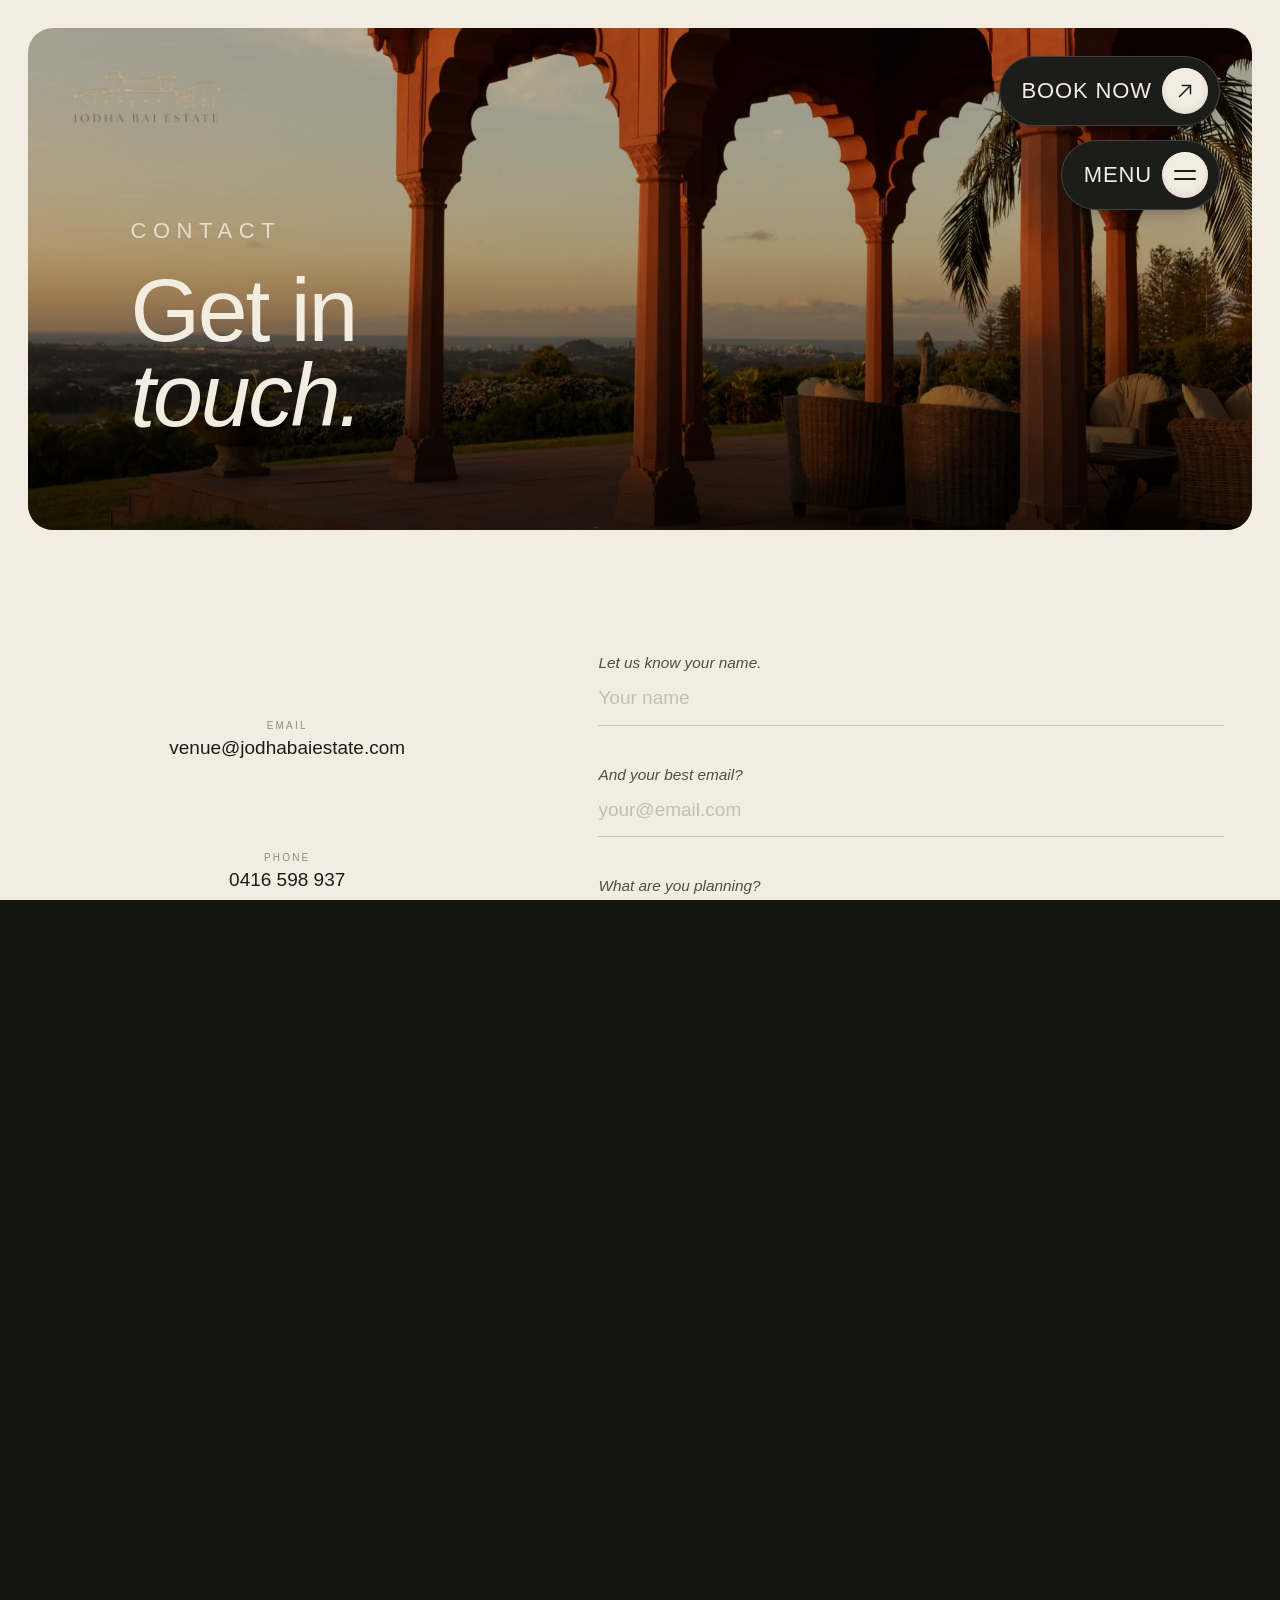
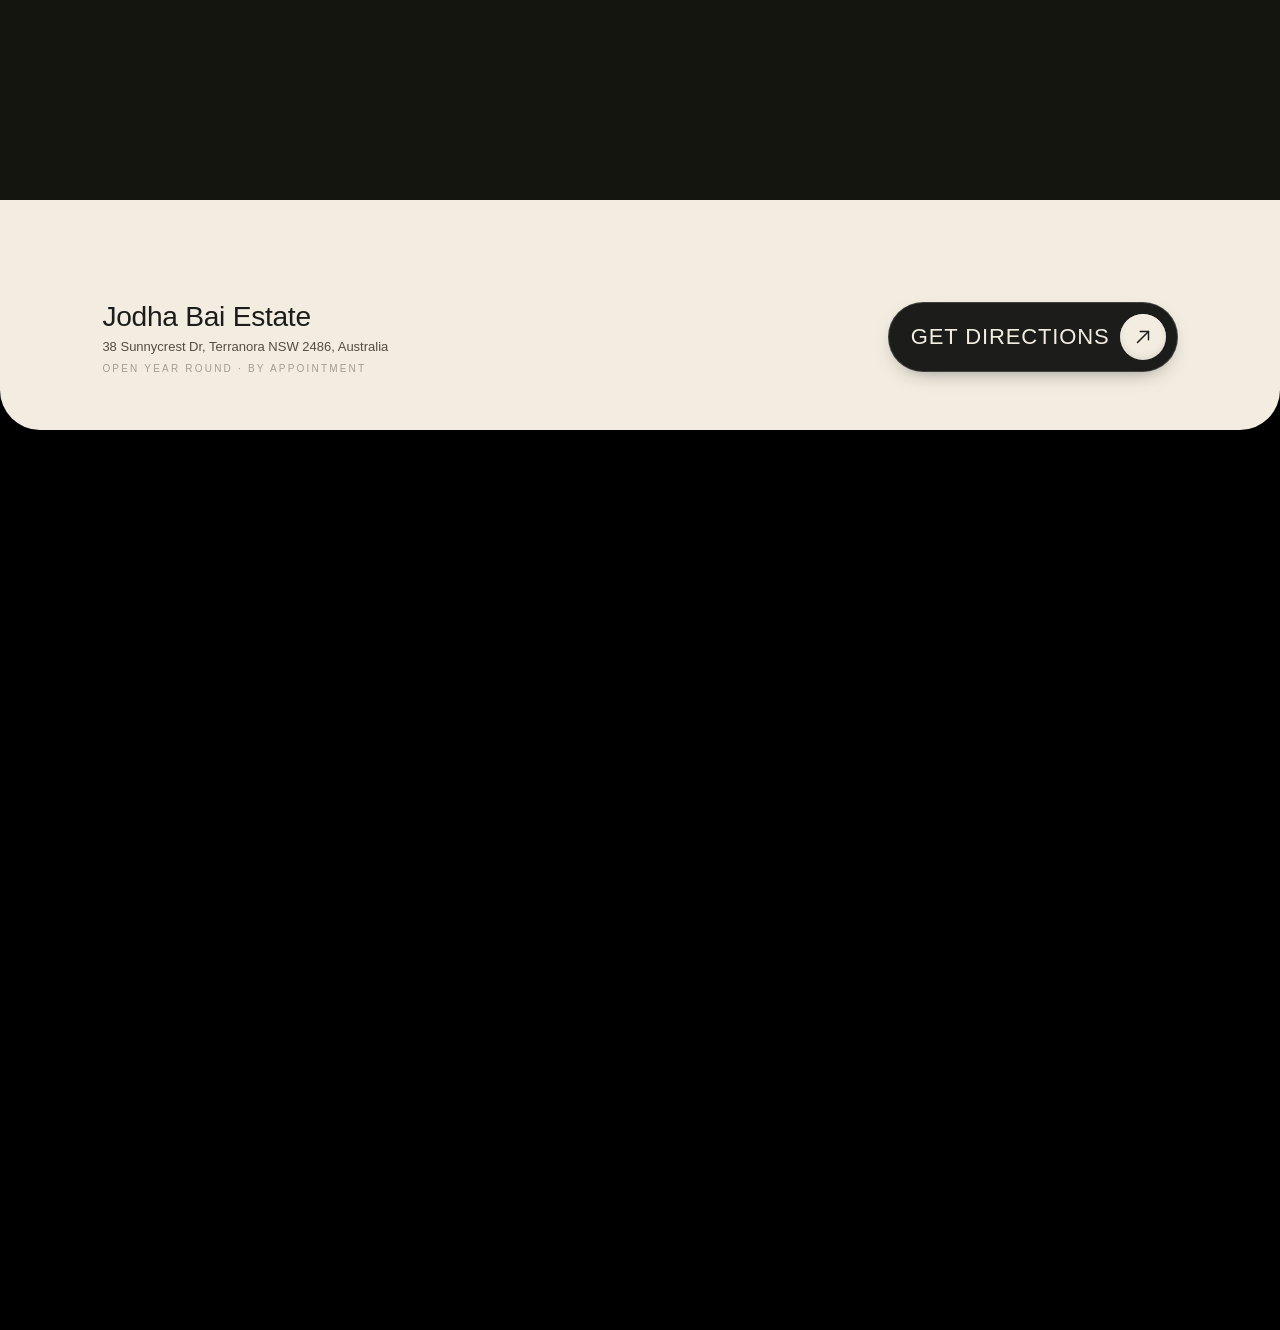
==== commit 94d7db02: "Part B: homepage content rewrite, type-scale correction, legal modal restructure, new favicon - Home" ====
--- a/pages/contact/index.html
+++ b/pages/contact/index.html
@@ -384,33 +384,85 @@
         <div class="legal-modal__pane is-active" id="lp-privacy" role="tabpanel"
              aria-labelledby="lt-privacy">
           <h2 class="legal-modal__heading" id="legalModalHeading">Privacy Policy</h2>
-          <p class="legal-modal__text">Jodha Bai Estate collects personal information, including your name and email address, only when you voluntarily submit an enquiry through our website. We do not sell, trade or otherwise transfer your personal information to outside parties.</p>
-          <p class="legal-modal__text">Information you provide is used solely to respond to your enquiry and arrange your photography, film or creative session. We may retain correspondence for up to 24 months to assist with future enquiries. All data is stored securely and access is restricted to estate management only.</p>
-          <p class="legal-modal__text">You have the right to request access to, correction of, or deletion of any personal information we hold about you. To exercise this right, please contact us at <a href="mailto:venue@jodhabaiestate.com">venue@jodhabaiestate.com</a>. This policy is governed by the Privacy Act 1988 (Cth) and the Australian Privacy Principles.</p>
+          <p class="legal-modal__text">Jodha Bai Estate respects your privacy and is committed to protecting the personal information you provide to us.</p>
+          <span class="legal-modal__subhead">Information We Collect</span>
+          <p class="legal-modal__text">When you contact Jodha Bai Estate through our website, we may collect personal information such as your name, email address, phone number, preferred session date and details about your enquiry.</p>
+          <p class="legal-modal__text">We only collect information that is reasonably necessary to respond to your enquiry, provide our services and manage your booking.</p>
+          <span class="legal-modal__subhead">How We Use Your Information</span>
+          <p class="legal-modal__text">Information you provide may be used to:</p>
+          <ul class="legal-modal__list">
+            <li>Respond to your enquiry</li>
+            <li>Discuss availability, pricing and session details</li>
+            <li>Arrange and manage your booking</li>
+            <li>Communicate with you about your session</li>
+            <li>Maintain appropriate business and booking records</li>
+          </ul>
+          <p class="legal-modal__text">We do not sell, rent or trade your personal information to third parties.</p>
+          <p class="legal-modal__text">We may disclose information to third-party service providers where reasonably necessary to operate our website, process payments, manage bookings or provide our services. These providers are expected to handle your information appropriately and securely.</p>
+          <span class="legal-modal__subhead">How We Store Your Information</span>
+          <p class="legal-modal__text">We take reasonable steps to protect the personal information we hold from misuse, loss, unauthorised access, modification or disclosure.</p>
+          <p class="legal-modal__text">Information relating to enquiries and bookings may be retained for as long as reasonably necessary for business, legal, accounting or record-keeping purposes.</p>
+          <span class="legal-modal__subhead">Your Privacy Rights</span>
+          <p class="legal-modal__text">You may request access to personal information we hold about you and ask us to correct information that is inaccurate, incomplete or out of date.</p>
+          <p class="legal-modal__text">Where appropriate, you may also request that we delete your personal information, subject to any legal or legitimate business requirements requiring us to retain it.</p>
+          <p class="legal-modal__text">To make a privacy request, please contact <a href="mailto:venue@jodhabaiestate.com">venue@jodhabaiestate.com</a>.</p>
+          <span class="legal-modal__subhead">Website &amp; Third-Party Services</span>
+          <p class="legal-modal__text">Our website may use third-party services such as website analytics, booking systems, payment providers or embedded content. These services may collect information in accordance with their own privacy policies.</p>
+          <p class="legal-modal__text">Where applicable, our website may also use cookies or similar technologies to improve website functionality and understand how visitors use the site.</p>
+          <span class="legal-modal__subhead">Privacy Act</span>
+          <p class="legal-modal__text">Jodha Bai Estate aims to handle personal information in accordance with the Privacy Act 1988 (Cth) and the Australian Privacy Principles, to the extent that they apply to our business.</p>
+          <p class="legal-modal__text">If you have a concern about how we have handled your personal information, please contact us first at <a href="mailto:venue@jodhabaiestate.com">venue@jodhabaiestate.com</a> so we can work to resolve the matter.</p>
         </div>
         <div class="legal-modal__pane" id="lp-terms" role="tabpanel"
              aria-labelledby="lt-terms" aria-hidden="true">
           <h2 class="legal-modal__heading">Terms &amp; Conditions</h2>
-          <p class="legal-modal__text">All photography, film and creative session hire at Jodha Bai Estate is subject to availability and confirmed only upon receipt of full payment or deposit as specified at the time of enquiry. Rates are quoted in Australian dollars and include GST where applicable.</p>
-          <p class="legal-modal__text"><strong>Cancellations</strong> made more than 30 days before the session date will receive a full refund less any third party booking fees. Cancellations within 30 days of the session date are non refundable. We strongly recommend appropriate insurance for your production. In the event Jodha Bai Estate is unable to honour a confirmed session due to circumstances beyond our control, you will receive a full refund or the option to reschedule.</p>
-          <p class="legal-modal__text">Jodha Bai Estate accepts no liability for loss, injury or damage to persons or property during your session, except where required by law. These terms are governed by the laws of New South Wales, Australia. Any disputes shall be subject to the exclusive jurisdiction of the courts of NSW.</p>
+          <span class="legal-modal__subhead">General</span>
+          <p class="legal-modal__text">All photography, film and creative sessions at Jodha Bai Estate are subject to availability and are confirmed only once the required deposit or full payment has been received. All prices are quoted in Australian dollars and include GST where applicable.</p>
+          <span class="legal-modal__subhead">Bookings &amp; Payment</span>
+          <p class="legal-modal__text">A booking is considered confirmed once the required payment has been received and confirmation has been issued by Jodha Bai Estate.</p>
+          <p class="legal-modal__text">The booking covers the agreed date, time, areas of the Estate and number of guests, cast and crew specified at the time of booking. Any changes must be approved by management prior to the session.</p>
+          <span class="legal-modal__subhead">Cancellations</span>
+          <p class="legal-modal__text">Cancellations made more than 30 days before the scheduled session will receive a full refund, less any applicable third-party booking or processing fees.</p>
+          <p class="legal-modal__text">Cancellations made within 30 days of the session are non-refundable.</p>
+          <p class="legal-modal__text">We strongly recommend that all productions obtain appropriate cancellation, public liability and equipment insurance.</p>
+          <span class="legal-modal__subhead">Changes &amp; Rescheduling</span>
+          <p class="legal-modal__text">Requests to change a confirmed booking date or session details are subject to availability and approval by Jodha Bai Estate.</p>
+          <p class="legal-modal__text">Where Jodha Bai Estate is unable to honour a confirmed booking due to circumstances beyond our reasonable control, we will offer either a full refund or the opportunity to reschedule.</p>
+          <span class="legal-modal__subhead">Property &amp; Damage</span>
+          <p class="legal-modal__text">The booking party is responsible for the conduct of all guests, vendors, cast and crew attending the Estate.</p>
+          <p class="legal-modal__text">Any loss or damage to the property, buildings, furnishings, gardens or other Estate items caused during the booking may be charged to the booking party.</p>
+          <p class="legal-modal__text">The Estate must be returned in the condition in which it was found, allowing for reasonable wear and use.</p>
+          <span class="legal-modal__subhead">Liability</span>
+          <p class="legal-modal__text">Jodha Bai Estate accepts no liability for loss, injury, theft or damage to persons, vehicles, equipment or personal property occurring during a session, except where liability cannot lawfully be excluded.</p>
+          <p class="legal-modal__text">Guests, vendors, cast and crew enter and use the property at their own risk and are responsible for taking reasonable care while on the Estate.</p>
+          <span class="legal-modal__subhead">Approvals &amp; Use of the Estate</span>
+          <p class="legal-modal__text">Commercial filming, drone operation, significant furniture movement, additional crew or vehicles, and any activity outside the agreed booking scope require prior approval from management.</p>
+          <p class="legal-modal__text">Jodha Bai Estate reserves the right to refuse or stop any activity that may cause damage to the property, create unreasonable risk or breach these terms.</p>
+          <span class="legal-modal__subhead">Governing Law</span>
+          <p class="legal-modal__text">These terms are governed by the laws of New South Wales, Australia. Any disputes arising in connection with a booking will be subject to the jurisdiction of the courts of New South Wales, to the extent permitted by law.</p>
         </div>
         <div class="legal-modal__pane" id="lp-house-rules" role="tabpanel"
              aria-labelledby="lt-house-rules" aria-hidden="true">
           <h2 class="legal-modal__heading">Jodha Bai Estate Rules</h2>
-          <p class="legal-modal__text">To ensure every photography, film and creative session runs smoothly, please observe the following.</p>
-          <ul class="legal-modal__list">
-            <li>No smoking inside any building on the property. Designated outdoor areas are provided.</li>
-            <li>If your shoes are soiled, please remove them before entering the residence interiors.</li>
-            <li>A noise curfew applies after <strong>10 pm</strong> for outdoor music and amplified sound, out of respect for neighbouring properties.</li>
-            <li>Vendors, crew and production teams must confirm bump in and bump out times, and the number of cast and crew, in advance with management.</li>
-            <li>Please treat the property, furnishings and grounds with care. Cast, Crew and your organisation are responsible for any damage caused during their session.</li>
-            <li>Styled areas, props and furnishings must not be moved between rooms without prior approval. We have no objection to furniture being moved, however please seek prior approval before moving any furnishings.</li>
-            <li>Parking is available on-site for up to a maximum of 10 vehicles, all non-essential vehicles should park on the street.</li>
-            <li>Drone use and commercial filming require prior written approval from management.</li>
-            <li>Pets are welcome by prior arrangement only.</li>
-          </ul>
-          <p class="legal-modal__text">It is our wish and desire that your photoshoot or film session is hassle free, unhurried and entirely your own. Most importantly, your shoot should be a great success. Thank you, and welcome to our loving home.</p>
+          <p class="legal-modal__text">A few things to know.</p>
+          <p class="legal-modal__text">We want your time at Jodha Bai Estate to feel effortless, creative and entirely your own. A little care ensures the Estate remains beautiful for you, and for those who come after you.</p>
+          <span class="legal-modal__subhead">Respect the Estate</span>
+          <p class="legal-modal__text">Please treat the architecture, furnishings, gardens and grounds with care. The booking party is responsible for any damage caused during the session.</p>
+          <span class="legal-modal__subhead">Inside the Residence</span>
+          <p class="legal-modal__text">If shoes are wet or soiled, please remove them before entering the residence interiors. Styled areas, props and furnishings must not be moved without prior approval from management.</p>
+          <span class="legal-modal__subhead">Sound &amp; Neighbours</span>
+          <p class="legal-modal__text">Outdoor music and amplified sound must finish by <strong>10 pm</strong>, out of respect for our neighbouring properties.</p>
+          <span class="legal-modal__subhead">Arrival &amp; Production</span>
+          <p class="legal-modal__text">Vendors, crew and production teams must confirm bump-in and bump-out times, along with final cast and crew numbers, with management prior to arrival.</p>
+          <span class="legal-modal__subhead">Parking</span>
+          <p class="legal-modal__text">On-site parking is available for up to 10 vehicles. Non-essential vehicles should be parked on the street.</p>
+          <span class="legal-modal__subhead">Smoking, Drones &amp; Filming</span>
+          <p class="legal-modal__text">Smoking is permitted only in designated outdoor areas. Drone use and commercial filming require prior written approval from management.</p>
+          <span class="legal-modal__subhead">Pets</span>
+          <p class="legal-modal__text">Pets are welcome by prior arrangement.</p>
+          <span class="legal-modal__subhead">Make Yourself at Home.</span>
+          <p class="legal-modal__text">We want your session to feel relaxed, unhurried and entirely your own. Our aim is simple: to give you the space, privacy and setting to create something extraordinary.</p>
+          <p class="legal-modal__text">Welcome to Jodha Bai Estate.</p>
         </div>
       </div>
     </div>
--- a/includes/footer.css
+++ b/includes/footer.css
@@ -423,13 +423,28 @@
   margin: 0 0 28px;
 }
 
+.legal-modal__subhead {
+  display: block;
+  font-family: var(--sans);
+  font-weight: 600;
+  font-size: 14px;
+  letter-spacing: 0.14em;
+  text-transform: uppercase;
+  color: rgba(255, 255, 255, 0.95);
+  margin: 28px 0 10px;
+}
+
+.legal-modal__subhead:first-child {
+  margin-top: 0;
+}
+
 .legal-modal__text {
   font-family: var(--sans);
   font-weight: 400;
-  font-size: 32px;
-  line-height: 1.75;
+  font-size: clamp(16px, 1.1vw, 19px);
+  line-height: 1.65;
   color: rgba(255, 255, 255, 0.72);
-  margin: 0 0 18px;
+  margin: 0 0 14px;
 }
 
 .legal-modal__text:last-child {
@@ -454,18 +469,18 @@
 
 .legal-modal__list {
   list-style: none;
-  margin: 0 0 18px;
+  margin: 0 0 14px;
   padding: 0;
   display: flex;
   flex-direction: column;
-  gap: 14px;
+  gap: 10px;
 }
 
 .legal-modal__list li {
   font-family: var(--sans);
   font-weight: 400;
-  font-size: 30px;
-  line-height: 1.65;
+  font-size: clamp(16px, 1.1vw, 19px);
+  line-height: 1.6;
   color: rgba(255, 255, 255, 0.85);
   padding-left: 20px;
   position: relative;
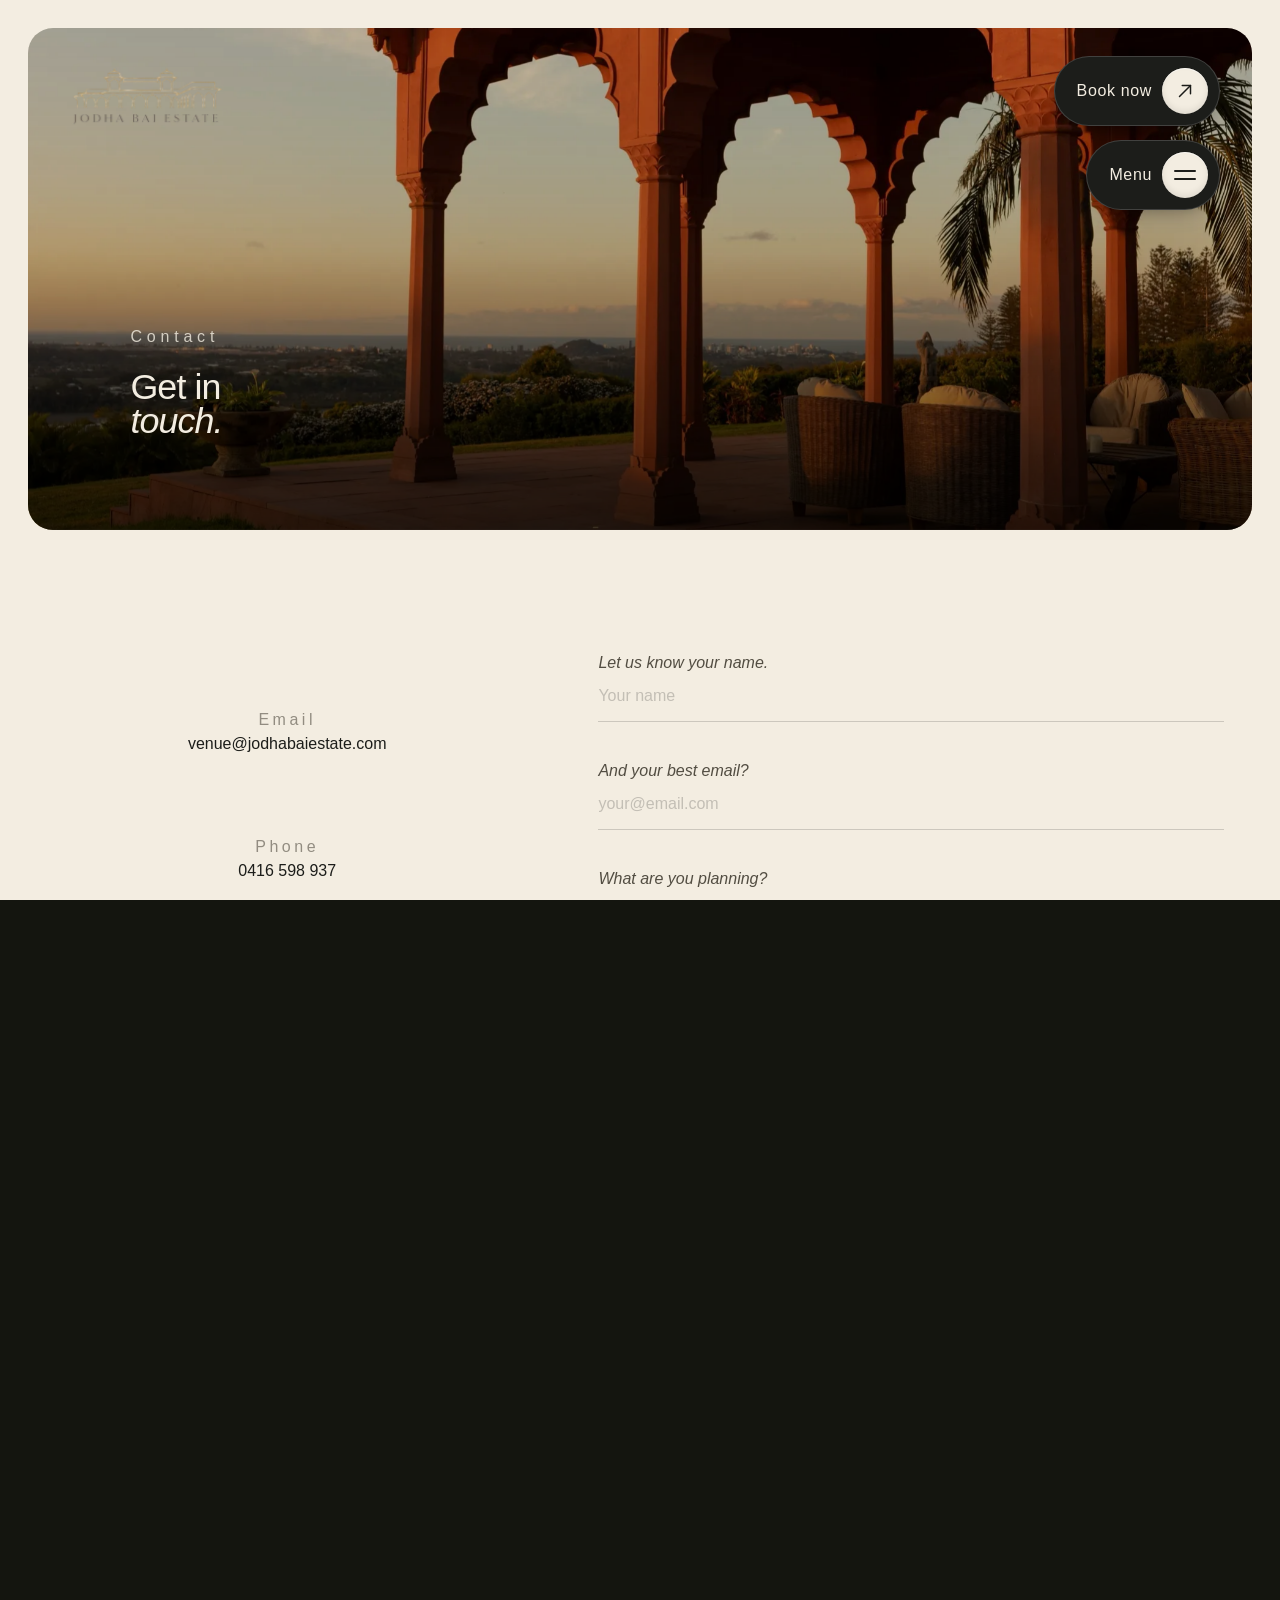
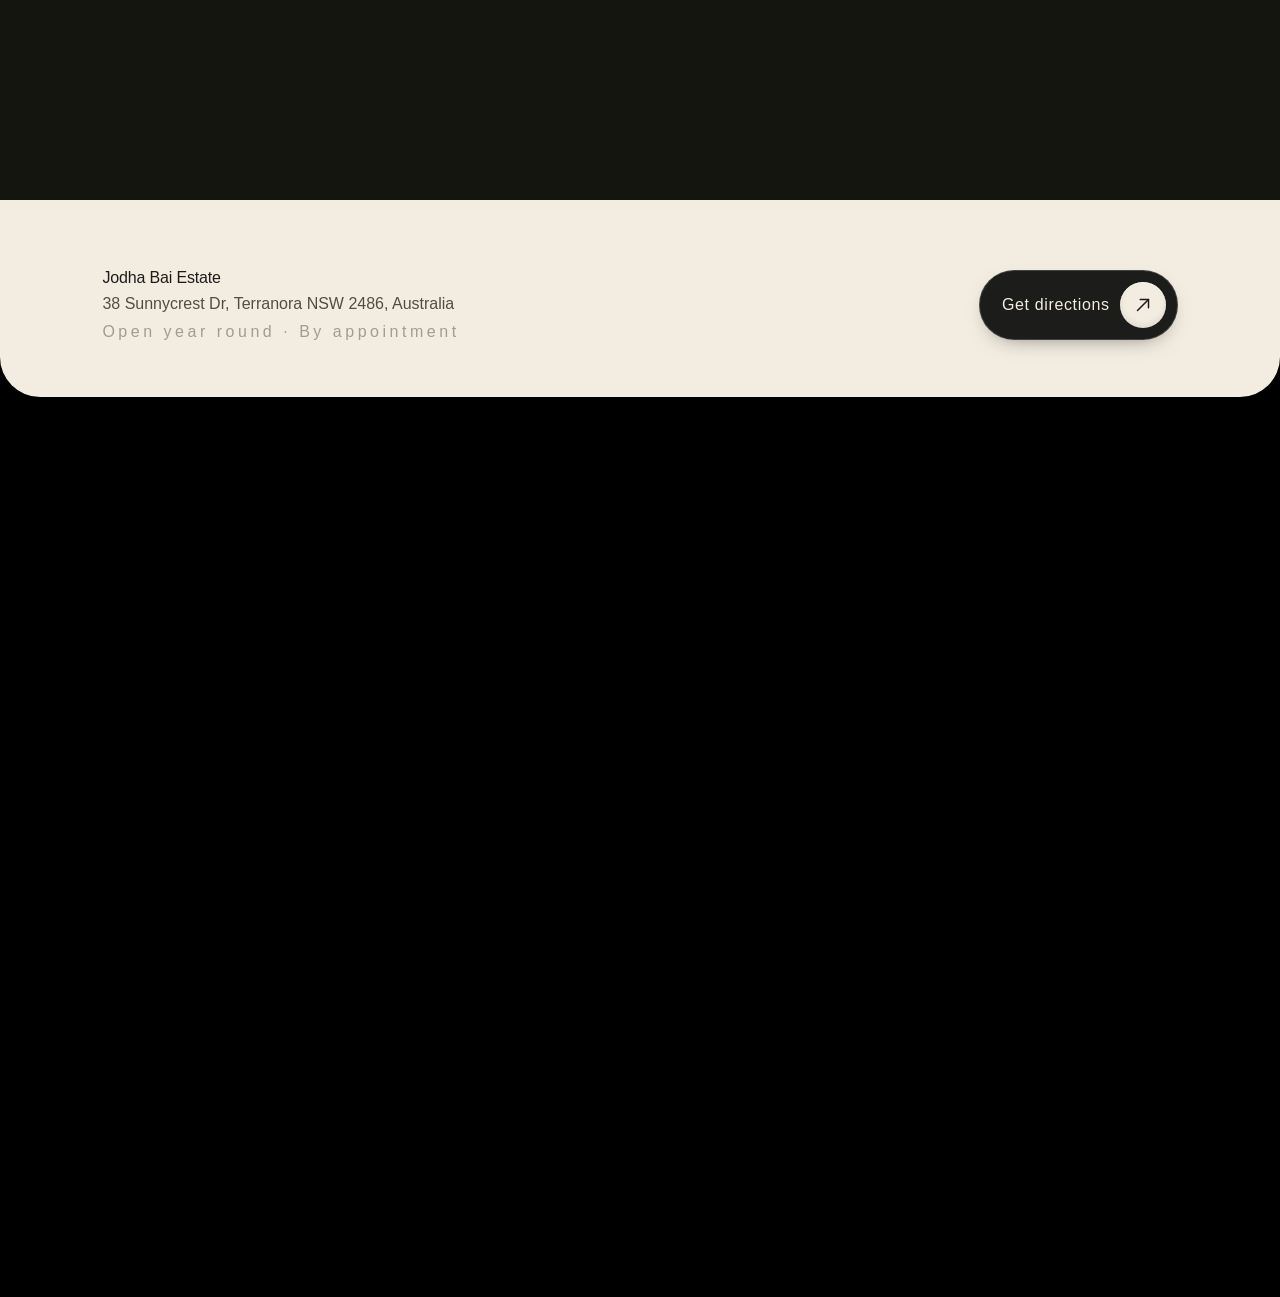
==== commit eddfeace: "Remove uppercase styling, narrow "title" to hero-only, remove all numbering and hero badges Four con" ====
--- a/pages/contact/index.html
+++ b/pages/contact/index.html
@@ -89,12 +89,12 @@
     </div>
     <div class="menu-overlay__inner">
       <ol class="menu-list" role="list">
-        <li><a href="/" class="menu-link"><span class="menu-num">01</span><span class="menu-text">Home</span></a></li>
-        <li><a href="/pages/photography-film/" class="menu-link"><span class="menu-num">02</span><span class="menu-text">Photography, Film &amp; Creative Hire</span></a></li>
-        <li><a href="/pages/photoshoots/" class="menu-link"><span class="menu-num">03</span><span class="menu-text">Photoshoots</span></a></li>
-        <li><a href="/pages/ourlovestory/" class="menu-link"><span class="menu-num">04</span><span class="menu-text">Our Love Story</span></a></li>
-        <li><a href="/pages/gallery/" class="menu-link"><span class="menu-num">05</span><span class="menu-text">Gallery</span></a></li>
-        <li><a href="/pages/contact/" class="menu-link"><span class="menu-num">06</span><span class="menu-text">Contact</span></a></li>
+        <li><a href="/" class="menu-link"><span class="menu-text">Home</span></a></li>
+        <li><a href="/pages/photography-film/" class="menu-link"><span class="menu-text">Photography, Film &amp; Creative Hire</span></a></li>
+        <li><a href="/pages/photoshoots/" class="menu-link"><span class="menu-text">Photoshoots</span></a></li>
+        <li><a href="/pages/ourlovestory/" class="menu-link"><span class="menu-text">Our Love Story</span></a></li>
+        <li><a href="/pages/gallery/" class="menu-link"><span class="menu-text">Gallery</span></a></li>
+        <li><a href="/pages/contact/" class="menu-link"><span class="menu-text">Contact</span></a></li>
       </ol>
       <div class="menu-foot">
         <div class="menu-foot__col">
@@ -185,19 +185,15 @@
             </button>
             <ul class="cf-select__list" id="cfTopicList" role="listbox" aria-hidden="true">
               <li class="cf-select__opt is-selected" role="option" data-value="photography" aria-selected="true">
-                <span class="cf-select__num">01</span>
                 <span class="cf-select__opt-text">Photography &amp; Film</span>
               </li>
               <li class="cf-select__opt" role="option" data-value="photoshoots" aria-selected="false">
-                <span class="cf-select__num">02</span>
                 <span class="cf-select__opt-text">Photoshoots &amp; Location Hire</span>
               </li>
               <li class="cf-select__opt" role="option" data-value="proposal" aria-selected="false">
-                <span class="cf-select__num">03</span>
                 <span class="cf-select__opt-text">Proposal Photography</span>
               </li>
               <li class="cf-select__opt" role="option" data-value="other" aria-selected="false">
-                <span class="cf-select__num">04</span>
                 <span class="cf-select__opt-text">Something else</span>
               </li>
             </ul>
--- a/includes/header.css
+++ b/includes/header.css
@@ -82,7 +82,7 @@
   font-family: var(--serif);
   font-style: italic;
   font-weight: 400;
-  font-size: 22px;
+  font-size: var(--body-size);
   letter-spacing: 0.01em;
   color: var(--cream);
 }
@@ -108,10 +108,9 @@
   padding: 12px 20px;
   border-radius: 999px;
   font-family: var(--sans);
-  font-size: 13px;
+  font-size: var(--body-size);
   font-weight: 500;
   letter-spacing: 0.06em;
-  text-transform: uppercase;
   cursor: pointer;
   border: 1px solid transparent;
   transition: background 0.4s var(--ease), color 0.4s var(--ease),
@@ -182,10 +181,9 @@
   border: 1px solid rgba(255, 255, 255, 0.16);
   border-radius: 999px;
   font-family: var(--sans);
-  font-size: 22px;
+  font-size: var(--body-size);
   font-weight: 500;
   letter-spacing: 0.04em;
-  text-transform: uppercase;
   cursor: pointer;
   white-space: nowrap;
   text-decoration: none;
@@ -353,14 +351,13 @@
 .menu-link {
   display: flex;
   align-items: center;
-  /* Push the row contents (number + label) all the way to the right
-     side of the menu instead of sitting on the left. */
+  /* Push the row contents all the way to the right side of the menu
+     instead of sitting on the left. */
   justify-content: flex-end;
-  gap: 24px;
   width: 100%;
-  font-family: var(--serif);
-  font-weight: 300;
-  font-size: clamp(24px, 4.4vw, 68px);
+  font-family: var(--sans);
+  font-weight: 400;
+  font-size: var(--body-size);
   line-height: 1;
   color: var(--cream);
   text-align: right;
@@ -372,17 +369,6 @@
   /* Right-aligned items now drift LEFT on hover — same "pull toward
      the cursor" feel, mirrored for the new layout. */
   padding-right: 18px;
-  font-style: italic;
-}
-
-.menu-num {
-  font-family: var(--sans);
-  font-size: 12px;
-  letter-spacing: 0.18em;
-  font-weight: 400;
-  opacity: 0.55;
-  text-transform: uppercase;
-  flex-shrink: 0;
 }
 
 .menu-foot {
@@ -392,7 +378,7 @@
   gap: 32px;
   padding-top: 20px;
   border-top: 1px solid rgba(243, 237, 225, 0.1);
-  font-size: 32px;
+  font-size: var(--body-size);
   line-height: 1.6;
   color: rgba(243, 237, 225, 0.75);
 }
@@ -401,8 +387,7 @@
 
 .menu-foot__label {
   display: block;
-  font-size: 22px;
-  text-transform: uppercase;
+  font-size: var(--body-size);
   letter-spacing: 0.22em;
   color: rgba(243, 237, 225, 0.75);
   margin-bottom: 10px;
@@ -475,7 +460,6 @@
     border-top: 1px solid rgba(243, 237, 225, 0.14);
   }
   .menu-link {
-    font-size: clamp(26px, 9vw, 54px);
     padding: 16px 0;
   }
   .hero__actions {
@@ -494,7 +478,6 @@
   /* Compact pill — noticeably smaller across the board on mobile. */
   .cta {
     padding: 6px 6px 6px 14px;
-    font-size: 13px;
     gap: 8px;
     letter-spacing: 0.05em;
   }
@@ -524,10 +507,6 @@
   }
   .btn {
     padding: 10px 14px;
-    font-size: 12px;
-  }
-  .menu-num {
-    font-size: 10px;
   }
 }
 
--- a/includes/base.css
+++ b/includes/base.css
@@ -18,6 +18,14 @@
 
   --serif: Arial, Helvetica, system-ui, sans-serif;
   --sans: Arial, Helvetica, system-ui, sans-serif;
+
+  /* The two sizes every text element on the site uses. --title-size is
+     for genuine display headings (hero statements, section/chapter
+     openers); --body-size is for everything else, including small
+     uppercase labels and headings that function as labels. Change these
+     two values to retune the whole site's type scale from one place. */
+  --title-size: clamp(28px, 2.8vw, 38px);
+  --body-size: clamp(16px, 1.1vw, 19px);
 
   --ease: cubic-bezier(0.65, 0.05, 0.35, 1);
 }
--- a/pages/contact.css
+++ b/pages/contact.css
@@ -95,10 +95,9 @@
 .ct-hero__badge {
   display: block;
   font-family: var(--sans);
-  font-size: 22px;
+  font-size: var(--body-size);
   font-weight: 500;
   letter-spacing: 0.3em;
-  text-transform: uppercase;
   color: rgba(243, 237, 225, 0.8);
   margin-bottom: 24px;
 }
@@ -106,7 +105,7 @@
 .ct-hero__title {
   font-family: var(--serif);
   font-weight: 300;
-  font-size: clamp(48px, 7vw, 96px);
+  font-size: var(--title-size);
   line-height: 0.95;
   letter-spacing: -0.025em;
   color: var(--cream);
@@ -121,7 +120,7 @@
   display: inline-block;
   font-family: var(--serif);
   font-weight: 400;
-  font-size: clamp(34px, 3vw, 42px);
+  font-size: var(--body-size);
   line-height: 1.6;
   color: rgba(243, 237, 225, 0.95);
   max-width: 46ch;
@@ -176,10 +175,9 @@
 
 .contact__detail-label {
   font-family: var(--sans);
-  font-size: 10px;
+  font-size: var(--body-size);
   font-weight: 500;
   letter-spacing: 0.22em;
-  text-transform: uppercase;
   color: var(--muted);
   opacity: 0.6;
 }
@@ -187,7 +185,7 @@
 .contact__detail-value {
   font-family: var(--serif);
   font-weight: 300;
-  font-size: 19px;
+  font-size: var(--body-size);
   color: var(--ink);
   transition: color 0.25s ease;
 }
@@ -204,7 +202,7 @@
 .contact__social a {
   font-family: var(--serif);
   font-weight: 300;
-  font-size: 19px;
+  font-size: var(--body-size);
   color: var(--ink);
   text-decoration: none;
   transition: color 0.25s ease;
@@ -234,7 +232,7 @@
   font-family: var(--serif);
   font-style: italic;
   font-weight: 400;
-  font-size: clamp(14px, 1.2vw, 16px);
+  font-size: var(--body-size);
   color: var(--muted);
   transition: color 0.3s ease;
   pointer-events: none;
@@ -250,7 +248,7 @@
   width: 100%;
   font-family: var(--serif);
   font-weight: 400;
-  font-size: clamp(17px, 1.5vw, 19px);
+  font-size: var(--body-size);
   line-height: 1.3;
   color: var(--ink);
   background: transparent;
@@ -337,7 +335,7 @@
 .cf-select__val {
   font-family: var(--serif);
   font-weight: 400;
-  font-size: clamp(17px, 1.5vw, 19px);
+  font-size: var(--body-size);
   line-height: 1.3;
   color: var(--ink);
 }
@@ -412,37 +410,15 @@
   color: var(--ink);
 }
 
-.cf-select__opt:hover .cf-select__num {
-  opacity: 0.8;
-}
-
 .cf-select__opt.is-selected {
   background: rgba(28, 29, 26, 0.03);
 }
 
-.cf-select__opt.is-selected .cf-select__num {
-  color: var(--accent);
-  opacity: 1;
-}
-
-.cf-select__num {
-  font-family: var(--sans);
-  font-size: 10px;
-  font-weight: 500;
-  letter-spacing: 0.2em;
-  text-transform: uppercase;
-  color: var(--muted);
-  opacity: 0.5;
-  flex-shrink: 0;
-  min-width: 18px;
-  transition: color 0.25s ease, opacity 0.25s ease;
-}
-
 .cf-select__opt-text {
   font-family: var(--serif);
   font-weight: 400;
   font-style: italic;
-  font-size: clamp(16px, 1.4vw, 18px);
+  font-size: var(--body-size);
   line-height: 1.2;
   color: var(--ink);
   transition: color 0.22s ease;
@@ -476,7 +452,7 @@
   font-family: var(--serif);
   font-style: italic;
   font-weight: 300;
-  font-size: clamp(16px, 1.4vw, 18px);
+  font-size: var(--body-size);
   cursor: pointer;
   white-space: nowrap;
   box-shadow: 0 10px 28px -12px rgba(0, 0, 0, 0.5);
@@ -517,7 +493,7 @@
 
 .cf-status {
   font-family: var(--sans);
-  font-size: 13px;
+  font-size: var(--body-size);
   color: var(--accent);
   margin: 0;
 }
@@ -563,7 +539,7 @@
 .contact-map__name {
   font-family: var(--serif);
   font-weight: 300;
-  font-size: clamp(22px, 2.2vw, 30px);
+  font-size: var(--body-size);
   letter-spacing: -0.01em;
   color: var(--ink);
   margin: 0 0 4px;
@@ -571,7 +547,7 @@
 
 .contact-map__addr {
   font-family: var(--sans);
-  font-size: 13px;
+  font-size: var(--body-size);
   line-height: 1.6;
   color: var(--muted);
   margin: 0;
@@ -579,10 +555,9 @@
 
 .contact-map__hrs {
   font-family: var(--sans);
-  font-size: 10px;
+  font-size: var(--body-size);
   font-weight: 500;
   letter-spacing: 0.22em;
-  text-transform: uppercase;
   color: var(--muted);
   opacity: 0.5;
   margin: 6px 0 0;
@@ -659,7 +634,7 @@
 .ct-thanks__title {
   font-family: var(--serif);
   font-weight: 300;
-  font-size: clamp(72px, 13vw, 148px);
+  font-size: var(--body-size);
   line-height: 0.92;
   letter-spacing: -0.03em;
   color: var(--cream);
@@ -676,10 +651,9 @@
 .ct-thanks__msg,
 .ct-thanks__countdown {
   font-family: var(--sans);
-  font-size: 11px;
+  font-size: var(--body-size);
   font-weight: 400;
   letter-spacing: 0.22em;
-  text-transform: uppercase;
   color: rgba(243, 237, 225, 0.7);
   margin: 0 0 8px;
   opacity: 0;
@@ -702,10 +676,9 @@
   align-items: center;
   gap: 10px;
   font-family: var(--sans);
-  font-size: 11px;
+  font-size: var(--body-size);
   font-weight: 500;
   letter-spacing: 0.2em;
-  text-transform: uppercase;
   color: rgba(243, 237, 225, 0.75);
   text-decoration: none;
   padding: 12px 22px;
@@ -776,8 +749,6 @@
     min-height: calc((100vw - 28px) * 4 / 3);
   }
   .ct-hero__content { padding: 0 24px 48px; }
-  .ct-hero__title { font-size: clamp(38px, 12vw, 56px); }
-  .ct-hero__lede { font-size: 15px; }
 
   .contact {
     padding: 56px 20px 64px;
@@ -806,14 +777,9 @@
   /* Mobile inputs: bordered boxes for clear tap targets */
   .cf-field { gap: 5px; margin-bottom: 20px; }
 
-  .cf-field label {
-    font-size: 14px;
-  }
-
   .cf-field input,
   .cf-field select,
   .cf-field textarea {
-    font-size: 19px;
     background: rgba(28, 29, 26, 0.04);
     border: 1px solid var(--line);
     border-radius: 10px;
@@ -864,7 +830,6 @@
   .cf-footer { margin-top: 12px; }
 
   .cf-submit {
-    font-size: 18px;
     padding: 13px 16px 13px 24px;
   }
 
--- a/includes/footer.css
+++ b/includes/footer.css
@@ -59,9 +59,8 @@
   align-items: center;
   justify-content: space-between;
   font-family: var(--sans);
-  font-size: 24px;
+  font-size: var(--body-size);
   letter-spacing: 0.22em;
-  text-transform: uppercase;
   color: rgba(255, 255, 255, 0.78);
 }
 
@@ -78,10 +77,9 @@
 .footer-col__title {
   display: block;
   font-family: var(--sans);
-  font-size: 22px;
+  font-size: var(--body-size);
   font-weight: 500;
   letter-spacing: 0.24em;
-  text-transform: uppercase;
   color: rgba(255, 255, 255, 0.78);
   margin-bottom: 18px;
 }
@@ -89,7 +87,7 @@
 .footer-col__lede {
   font-family: var(--serif);
   font-weight: 400;
-  font-size: clamp(20px, 1.8vw, 26px);
+  font-size: var(--body-size);
   line-height: 1.5;
   color: rgba(255, 255, 255, 0.92);
   margin: 0;
@@ -105,7 +103,7 @@
   gap: 10px;
   font-family: var(--sans);
   font-weight: 400;
-  font-size: 28px;
+  font-size: var(--body-size);
   line-height: 1.5;
   color: rgba(255, 255, 255, 0.85);
 }
@@ -196,9 +194,8 @@
   padding-bottom: 14px;
   border-top: 1px solid rgba(255, 255, 255, 0.08);
   font-family: var(--sans);
-  font-size: 22px;
+  font-size: var(--body-size);
   letter-spacing: 0.2em;
-  text-transform: uppercase;
   color: rgba(255, 255, 255, 0.45);
 }
 
@@ -308,10 +305,9 @@
   border: none;
   cursor: pointer;
   font-family: var(--sans);
-  font-size: 22px;
+  font-size: var(--body-size);
   font-weight: 500;
   letter-spacing: 0.1em;
-  text-transform: uppercase;
   color: rgba(255, 255, 255, 0.7);
   padding: 20px 12px 18px;
   transition: color 0.25s var(--ease);
@@ -416,7 +412,7 @@
 .legal-modal__heading {
   font-family: var(--serif);
   font-weight: 300;
-  font-size: clamp(28px, 4vw, 40px);
+  font-size: var(--body-size);
   line-height: 1.1;
   letter-spacing: -0.02em;
   color: #fff;
@@ -427,9 +423,8 @@
   display: block;
   font-family: var(--sans);
   font-weight: 600;
-  font-size: 14px;
+  font-size: var(--body-size);
   letter-spacing: 0.14em;
-  text-transform: uppercase;
   color: rgba(255, 255, 255, 0.95);
   margin: 28px 0 10px;
 }
@@ -441,7 +436,7 @@
 .legal-modal__text {
   font-family: var(--sans);
   font-weight: 400;
-  font-size: clamp(16px, 1.1vw, 19px);
+  font-size: var(--body-size);
   line-height: 1.65;
   color: rgba(255, 255, 255, 0.72);
   margin: 0 0 14px;
@@ -479,7 +474,7 @@
 .legal-modal__list li {
   font-family: var(--sans);
   font-weight: 400;
-  font-size: clamp(16px, 1.1vw, 19px);
+  font-size: var(--body-size);
   line-height: 1.6;
   color: rgba(255, 255, 255, 0.85);
   padding-left: 20px;
@@ -521,22 +516,11 @@
     padding: 24px 20px 40px;
   }
 
-  .legal-modal__text {
-    font-size: 16px;
-    line-height: 1.6;
-  }
-
-  .legal-modal__list li {
-    font-size: 15px;
-    line-height: 1.55;
-  }
-
   .legal-modal__tabs {
     padding: 0 52px 0 8px;
   }
 
   .legal-modal__tab {
-    font-size: 10px;
     padding: 18px 12px 16px;
     letter-spacing: 0.16em;
   }
@@ -625,7 +609,6 @@
   }
 
   .site-footer__top {
-    font-size: 11px;
     letter-spacing: 0.18em;
   }
 
@@ -634,7 +617,6 @@
   }
 
   .footer-col__lede {
-    font-size: 16px;
     max-width: 100%;
   }
 
@@ -643,7 +625,6 @@
   }
 
   .footer-col__list {
-    font-size: 13px;
     gap: 8px;
   }
 
@@ -660,7 +641,6 @@
     flex-wrap: wrap;
     justify-content: center;
     gap: 10px;
-    font-size: 10px;
     letter-spacing: 0.18em;
     padding-top: 18px;
     padding-bottom: 0;
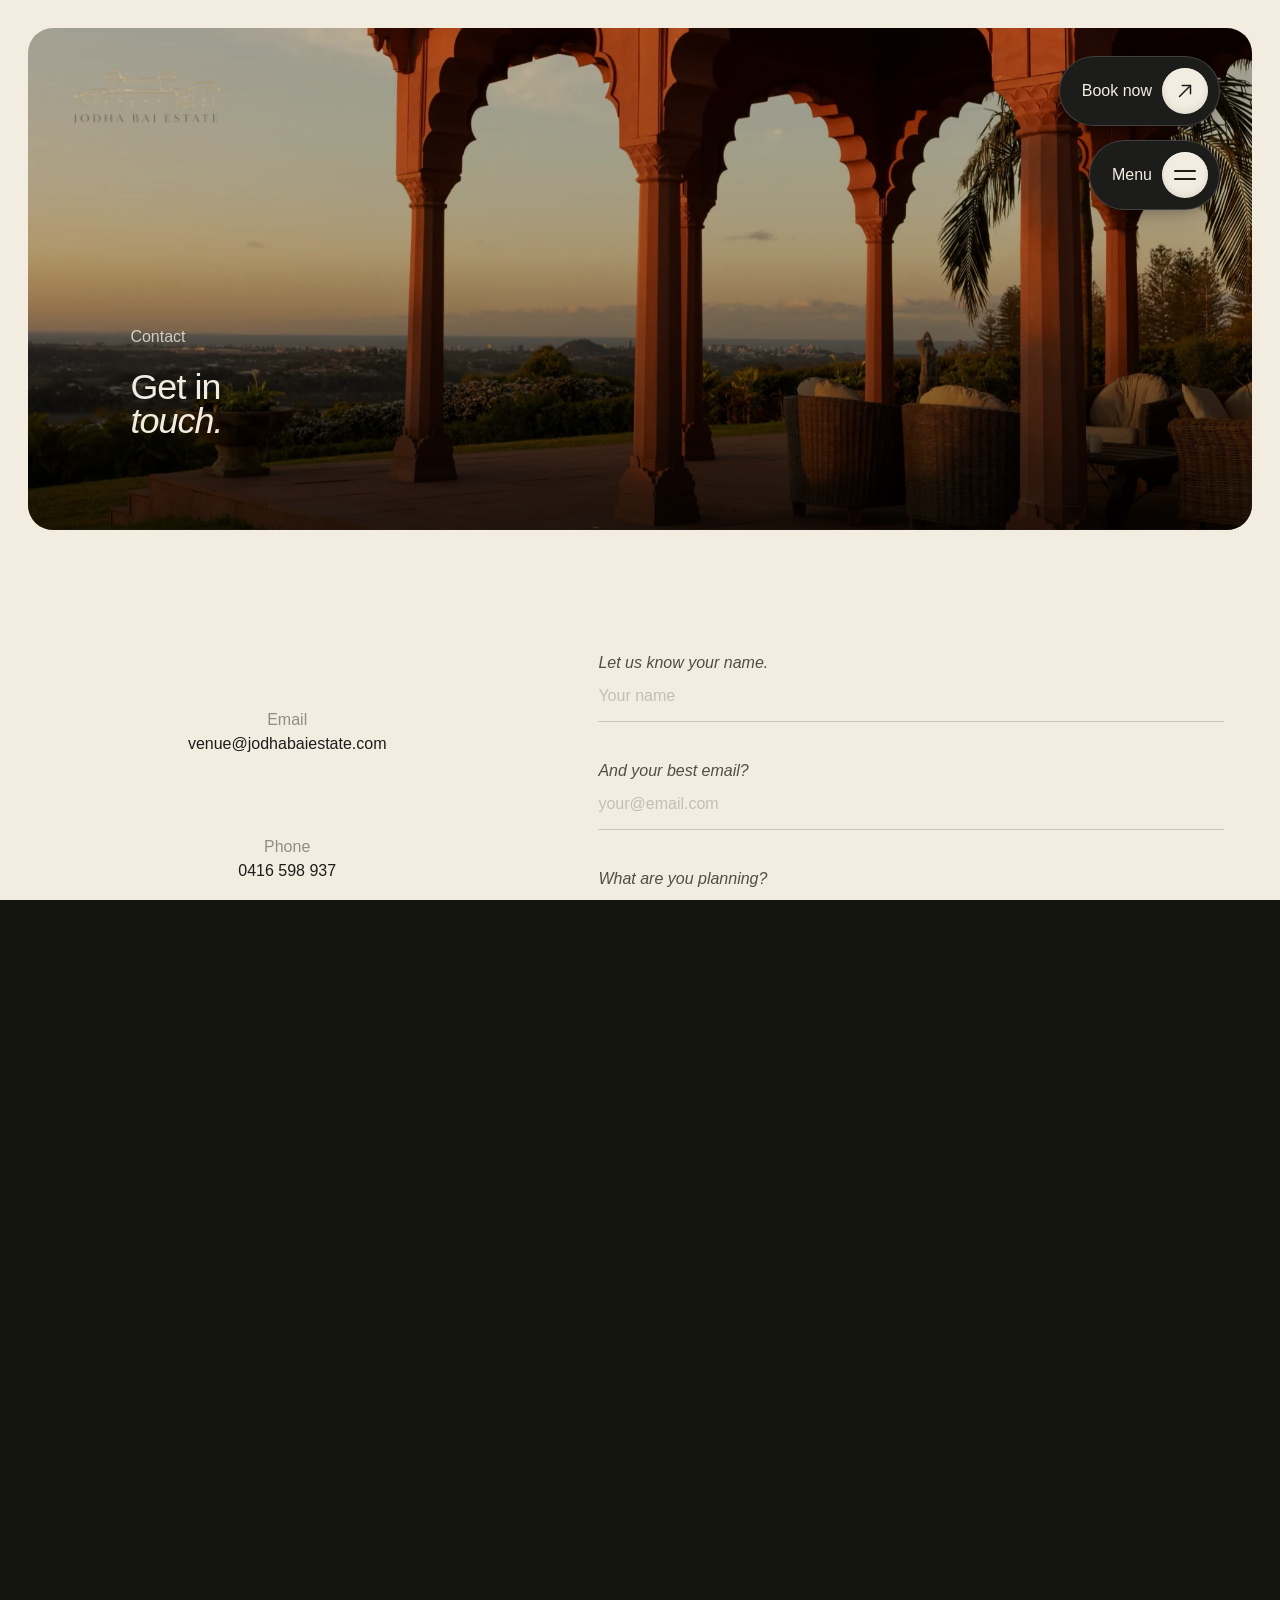
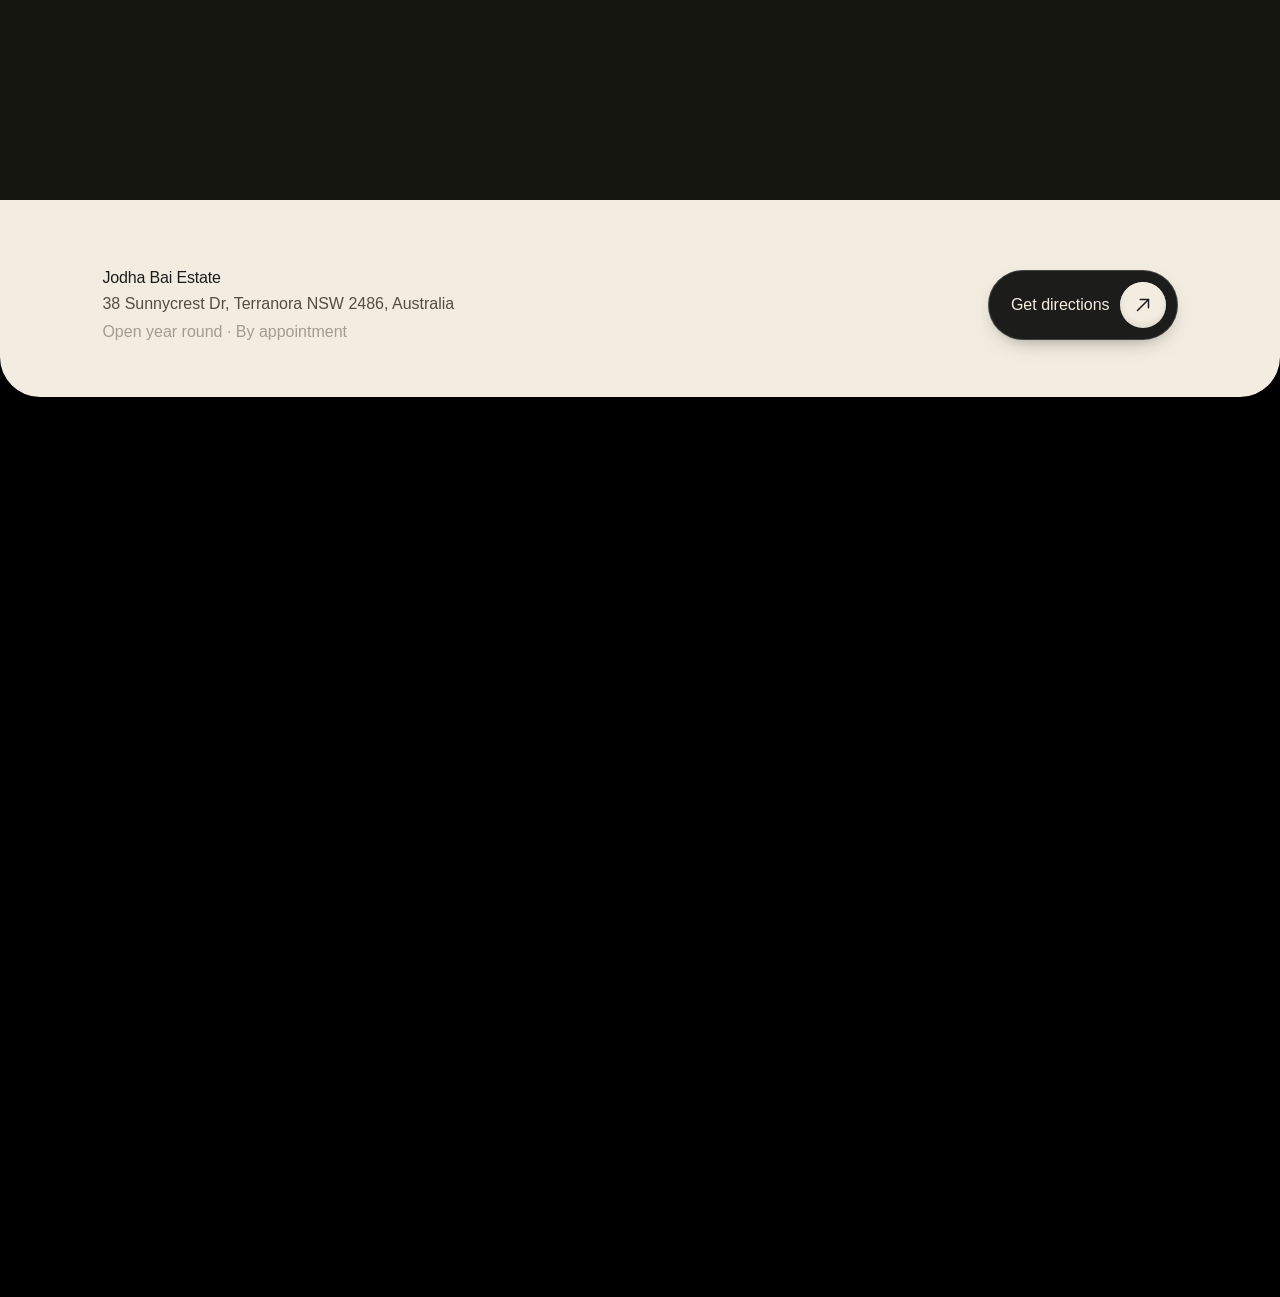
==== commit f0599eb3: "Site footer: restore contact info + social icons (not nav links or estate description) Partial resto" ====
--- a/pages/contact/index.html
+++ b/pages/contact/index.html
@@ -96,20 +96,6 @@
         <li><a href="/pages/gallery/" class="menu-link"><span class="menu-text">Gallery</span></a></li>
         <li><a href="/pages/contact/" class="menu-link"><span class="menu-text">Contact</span></a></li>
       </ol>
-      <div class="menu-foot">
-        <div class="menu-foot__col">
-          <span class="menu-foot__label">Find us</span>
-          <p>Terranora, NSW, AU<br/>Open year round</p>
-        </div>
-        <div class="menu-foot__col">
-          <span class="menu-foot__label">Follow</span>
-          <p><a href="https://www.instagram.com/jodhabairetreat/?hl=en" target="_blank" rel="noopener noreferrer">Instagram</a><br/><a href="https://www.facebook.com/JodhaBaiRetreat/" target="_blank" rel="noopener noreferrer">Facebook</a></p>
-        </div>
-        <div class="menu-foot__col">
-          <span class="menu-foot__label">Reach out</span>
-          <p><a href="mailto:venue@jodhabaiestate.com">venue@jodhabaiestate.com</a><br/>0416 598 937</p>
-        </div>
-      </div>
     </div>
   </nav>
 
@@ -296,27 +282,12 @@
         <span class="site-footer__year">&copy; 2026</span>
       </div>
       <div class="site-footer__cols">
-        <div class="footer-col footer-col--lede">
-          <span class="footer-col__title">The Estate</span>
-          <p class="footer-col__lede">An exclusive private estate in the Terranora highlands, available for photography, film and creative content production.</p>
-        </div>
-        <div class="footer-col">
-          <span class="footer-col__title">Discover</span>
-          <ul class="footer-col__list" role="list">
-            <li><a href="/pages/photography-film/">Photography, Film &amp; Creative Hire</a></li>
-            <li><a href="/pages/photoshoots/">Photoshoots</a></li>
-            <li><a href="/pages/ourlovestory/">Our Love Story</a></li>
-            <li><a href="/pages/gallery/">Gallery</a></li>
-            <li><a href="/#about">About the Estate</a></li>
-          </ul>
-        </div>
         <div class="footer-col">
           <span class="footer-col__title">Reach out</span>
           <ul class="footer-col__list" role="list">
             <li><a href="mailto:venue@jodhabaiestate.com">venue@jodhabaiestate.com</a></li>
             <li><a href="tel:0416598937">0416 598 937</a></li>
             <li>Terranora, NSW, AU</li>
-            <li><a href="/pages/contact/">Contact us</a></li>
           </ul>
           <ul class="footer-social" role="list" aria-label="Social media">
             <li>
@@ -337,7 +308,6 @@
             </li>
           </ul>
         </div>
-
         <div class="footer-col footer-col--accreditation">
           <div class="site-footer__accreditation">
             <img src="../../images/brand/atic-accredited.png" srcset="../../images/brand/atic-accredited.png 1x, ../../images/brand/atic-accredited@2x.png 2x" alt="Quality Tourism Accredited Business" loading="lazy" decoding="async" />
--- a/includes/header.css
+++ b/includes/header.css
@@ -83,7 +83,6 @@
   font-style: italic;
   font-weight: 400;
   font-size: var(--body-size);
-  letter-spacing: 0.01em;
   color: var(--cream);
 }
 
@@ -110,7 +109,6 @@
   font-family: var(--sans);
   font-size: var(--body-size);
   font-weight: 500;
-  letter-spacing: 0.06em;
   cursor: pointer;
   border: 1px solid transparent;
   transition: background 0.4s var(--ease), color 0.4s var(--ease),
@@ -183,7 +181,6 @@
   font-family: var(--sans);
   font-size: var(--body-size);
   font-weight: 500;
-  letter-spacing: 0.04em;
   cursor: pointer;
   white-space: nowrap;
   text-decoration: none;
@@ -357,7 +354,7 @@
   width: 100%;
   font-family: var(--sans);
   font-weight: 400;
-  font-size: var(--body-size);
+  font-size: var(--title-size);
   line-height: 1;
   color: var(--cream);
   text-align: right;
@@ -369,28 +366,6 @@
   /* Right-aligned items now drift LEFT on hover — same "pull toward
      the cursor" feel, mirrored for the new layout. */
   padding-right: 18px;
-}
-
-.menu-foot {
-  font-weight: 400;
-  display: grid;
-  grid-template-columns: repeat(3, 1fr);
-  gap: 32px;
-  padding-top: 20px;
-  border-top: 1px solid rgba(243, 237, 225, 0.1);
-  font-size: var(--body-size);
-  line-height: 1.6;
-  color: rgba(243, 237, 225, 0.75);
-}
-
-.menu-foot a:hover { color: var(--cream); }
-
-.menu-foot__label {
-  display: block;
-  font-size: var(--body-size);
-  letter-spacing: 0.22em;
-  color: rgba(243, 237, 225, 0.75);
-  margin-bottom: 10px;
 }
 
 /* Stagger fade-in of menu links when overlay opens */
@@ -409,16 +384,6 @@
 .menu-overlay.is-open .menu-list li:nth-child(4) { transition-delay: 0.42s; }
 .menu-overlay.is-open .menu-list li:nth-child(5) { transition-delay: 0.50s; }
 .menu-overlay.is-open .menu-list li:nth-child(6) { transition-delay: 0.58s; }
-
-.menu-overlay .menu-foot {
-  opacity: 0;
-  transform: translateY(20px);
-  transition: opacity 0.6s var(--ease) 0.55s, transform 0.6s var(--ease) 0.55s;
-}
-.menu-overlay.is-open .menu-foot {
-  opacity: 1;
-  transform: translateY(0);
-}
 
 body.menu-open {
   overflow: hidden;
@@ -441,9 +406,7 @@
   }
   /* On mobile the list hugs its own content instead of stretching to
      fill all remaining height, and centres in whatever vertical space
-     is left below the bar (.menu-foot is hidden on mobile — see
-     below — so the six links no longer have to share the screen with
-     it and risk needing a scroll to reach the last one). */
+     is left below the bar. */
   .menu-list {
     flex: 0 0 auto;
     gap: 0;
@@ -479,7 +442,6 @@
   .cta {
     padding: 6px 6px 6px 14px;
     gap: 8px;
-    letter-spacing: 0.05em;
   }
   .cta__icon {
     width: 28px;
@@ -496,14 +458,6 @@
   }
   .cta__icon--burger {
     gap: 4px;
-  }
-  /* Find us / Follow / Reach out is dropped from the mobile menu
-     entirely — it's the single biggest block of vertical space here,
-     it's already duplicated in the site footer on every page, and
-     removing it is what lets all six nav links fit on screen without
-     scrolling or shrinking their type. */
-  .menu-foot {
-    display: none;
   }
   .btn {
     padding: 10px 14px;
--- a/pages/contact.css
+++ b/pages/contact.css
@@ -97,7 +97,6 @@
   font-family: var(--sans);
   font-size: var(--body-size);
   font-weight: 500;
-  letter-spacing: 0.3em;
   color: rgba(243, 237, 225, 0.8);
   margin-bottom: 24px;
 }
@@ -177,7 +176,6 @@
   font-family: var(--sans);
   font-size: var(--body-size);
   font-weight: 500;
-  letter-spacing: 0.22em;
   color: var(--muted);
   opacity: 0.6;
 }
@@ -557,7 +555,6 @@
   font-family: var(--sans);
   font-size: var(--body-size);
   font-weight: 500;
-  letter-spacing: 0.22em;
   color: var(--muted);
   opacity: 0.5;
   margin: 6px 0 0;
@@ -653,7 +650,6 @@
   font-family: var(--sans);
   font-size: var(--body-size);
   font-weight: 400;
-  letter-spacing: 0.22em;
   color: rgba(243, 237, 225, 0.7);
   margin: 0 0 8px;
   opacity: 0;
@@ -678,7 +674,6 @@
   font-family: var(--sans);
   font-size: var(--body-size);
   font-weight: 500;
-  letter-spacing: 0.2em;
   color: rgba(243, 237, 225, 0.75);
   text-decoration: none;
   padding: 12px 22px;
--- a/includes/footer.css
+++ b/includes/footer.css
@@ -26,14 +26,9 @@
   justify-content: center;
   overflow: hidden;
   /* Fixed 100vh height + overflow:hidden means any content taller than
-     the viewport gets silently clipped (this happened once already,
-     when .footer-col__lede was sized far larger than the rest of the
-     footer's text and pushed the legal row/logo out of view). Keep
-     every footer text size close to its siblings' scale so total
-     content reliably stays under 100vh -- an internal scroll was
-     tried as a safety net instead, but it fights the page's own
-     scroll (which drives this fixed footer's reveal), so it's not
-     used here. */
+     the viewport gets silently clipped -- an internal scroll was tried
+     as a safety net instead, but it fights the page's own scroll (which
+     drives this fixed footer's reveal), so it's not used here. */
   /* No pointer-events: none here — cream sections (z-index: 2) sit above the
      footer (z-index: 1) so they naturally intercept scroll and click events
      while they're in the viewport. Blocking pointer events on the footer shell
@@ -60,15 +55,17 @@
   justify-content: space-between;
   font-family: var(--sans);
   font-size: var(--body-size);
-  letter-spacing: 0.22em;
   color: rgba(255, 255, 255, 0.78);
 }
 
-/* ---- Footer link columns ---- */
+/* ---- Footer columns -- contact details + social on the left,
+   accreditation badges on the right. ---- */
 .site-footer__cols {
-  display: grid;
-  grid-template-columns: 2fr 1fr 1fr 1.4fr;
-  gap: 40px;
+  display: flex;
+  align-items: flex-start;
+  justify-content: space-between;
+  flex-wrap: wrap;
+  gap: 32px;
   width: 100%;
   padding-top: 20px;
   border-top: 1px solid rgba(255, 255, 255, 0.12);
@@ -79,19 +76,8 @@
   font-family: var(--sans);
   font-size: var(--body-size);
   font-weight: 500;
-  letter-spacing: 0.24em;
   color: rgba(255, 255, 255, 0.78);
   margin-bottom: 18px;
-}
-
-.footer-col__lede {
-  font-family: var(--serif);
-  font-weight: 400;
-  font-size: var(--body-size);
-  line-height: 1.5;
-  color: rgba(255, 255, 255, 0.92);
-  margin: 0;
-  max-width: 42ch;
 }
 
 .footer-col__list {
@@ -163,19 +149,11 @@
   transform: translateY(-2px);
 }
 
-/* ---- Accreditation badges ----
-   Lives as its own column inside .site-footer__cols (the grid
-   already had a spare 1.4fr track), stacked vertically, instead of
-   its own row below the columns -- sizing these two badges to fit
-   within the height the "Reach out" column already needs (its
-   tallest sibling, ~300px with the social icons) means they add
-   nothing to the fixed desktop footer's tight 100vh budget (see
-   .site-footer comment), unlike every previous placement tried. */
+/* ---- Accreditation badges ---- */
 .site-footer__accreditation {
   display: flex;
-  flex-direction: column;
-  align-items: flex-start;
-  gap: 16px;
+  align-items: center;
+  gap: 24px;
 }
 
 .site-footer__accreditation img {
@@ -195,7 +173,6 @@
   border-top: 1px solid rgba(255, 255, 255, 0.08);
   font-family: var(--sans);
   font-size: var(--body-size);
-  letter-spacing: 0.2em;
   color: rgba(255, 255, 255, 0.45);
 }
 
@@ -307,7 +284,6 @@
   font-family: var(--sans);
   font-size: var(--body-size);
   font-weight: 500;
-  letter-spacing: 0.1em;
   color: rgba(255, 255, 255, 0.7);
   padding: 20px 12px 18px;
   transition: color 0.25s var(--ease);
@@ -424,7 +400,6 @@
   font-family: var(--sans);
   font-weight: 600;
   font-size: var(--body-size);
-  letter-spacing: 0.14em;
   color: rgba(255, 255, 255, 0.95);
   margin: 28px 0 10px;
 }
@@ -522,7 +497,6 @@
 
   .legal-modal__tab {
     padding: 18px 12px 16px;
-    letter-spacing: 0.16em;
   }
 }
 
@@ -560,24 +534,7 @@
   }
 
   .site-footer__cols {
-    grid-template-columns: 1fr 1fr;
-    gap: 28px 32px;
     padding-top: 28px;
-  }
-
-  .footer-col--lede,
-  .footer-col--accreditation {
-    grid-column: 1 / -1;
-  }
-
-  /* No height budget to protect once the footer is static/auto-height
-     here, and the accreditation column no longer sits beside "Reach
-     out" once it wraps into its own row in this 2-column grid -- lay
-     the two badges out side by side (full width, so they have room
-     to breathe) instead of stacked in a half-width column. */
-  .site-footer__accreditation {
-    flex-direction: row;
-    justify-content: center;
   }
 
   /* Brand: JS drives translateY for the parallax — no override here */
@@ -608,40 +565,27 @@
     max-width: 100%;
   }
 
-  .site-footer__top {
-    letter-spacing: 0.18em;
-  }
-
   .site-footer__cols {
+    flex-direction: column;
+    align-items: center;
     gap: 28px 22px;
   }
 
-  .footer-col__lede {
-    max-width: 100%;
-  }
-
-  .footer-col__title {
-    margin-bottom: 12px;
-  }
-
-  .footer-col__list {
-    gap: 8px;
+  .footer-col {
+    display: flex;
+    flex-direction: column;
+    align-items: center;
+    text-align: center;
   }
 
   .footer-social {
-    margin-top: 16px;
-  }
-
-  .footer-social__link {
-    width: 36px;
-    height: 36px;
+    justify-content: center;
   }
 
   .site-footer__legal {
     flex-wrap: wrap;
     justify-content: center;
     gap: 10px;
-    letter-spacing: 0.18em;
     padding-top: 18px;
     padding-bottom: 0;
   }
